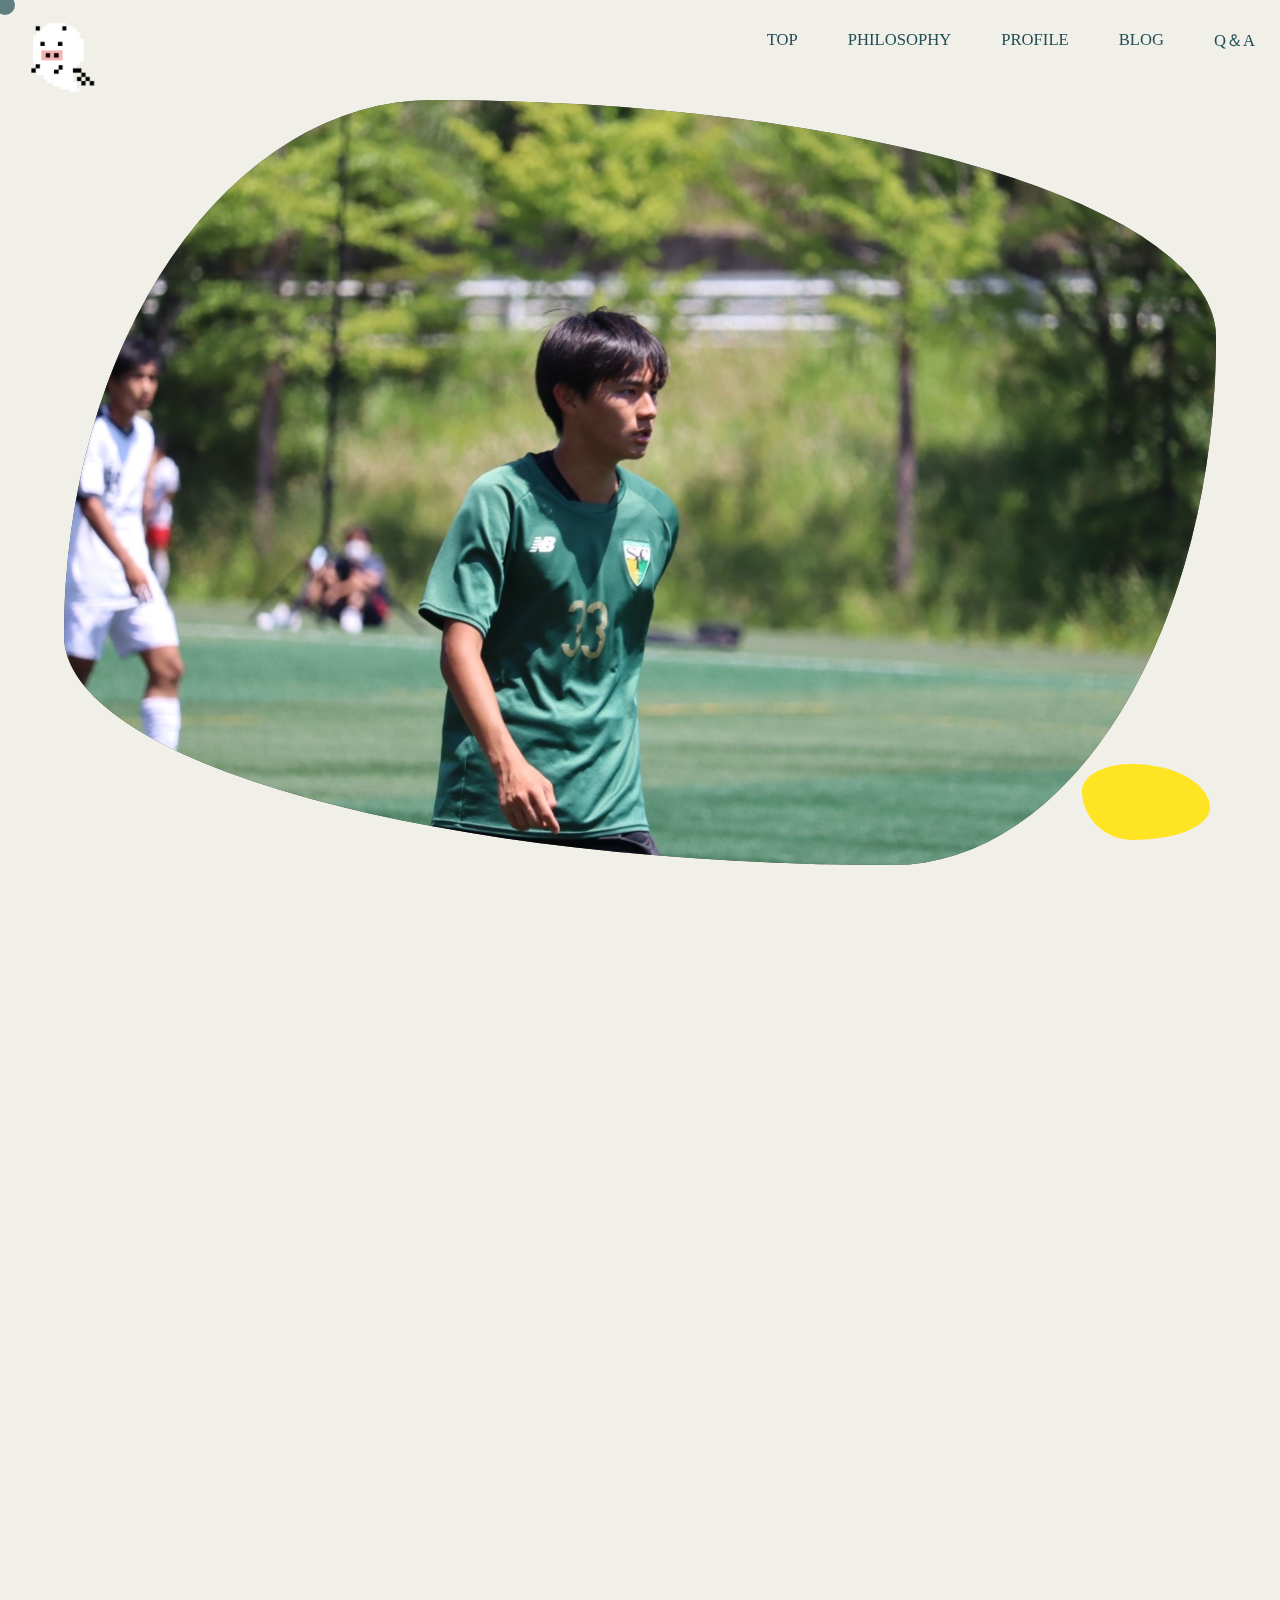
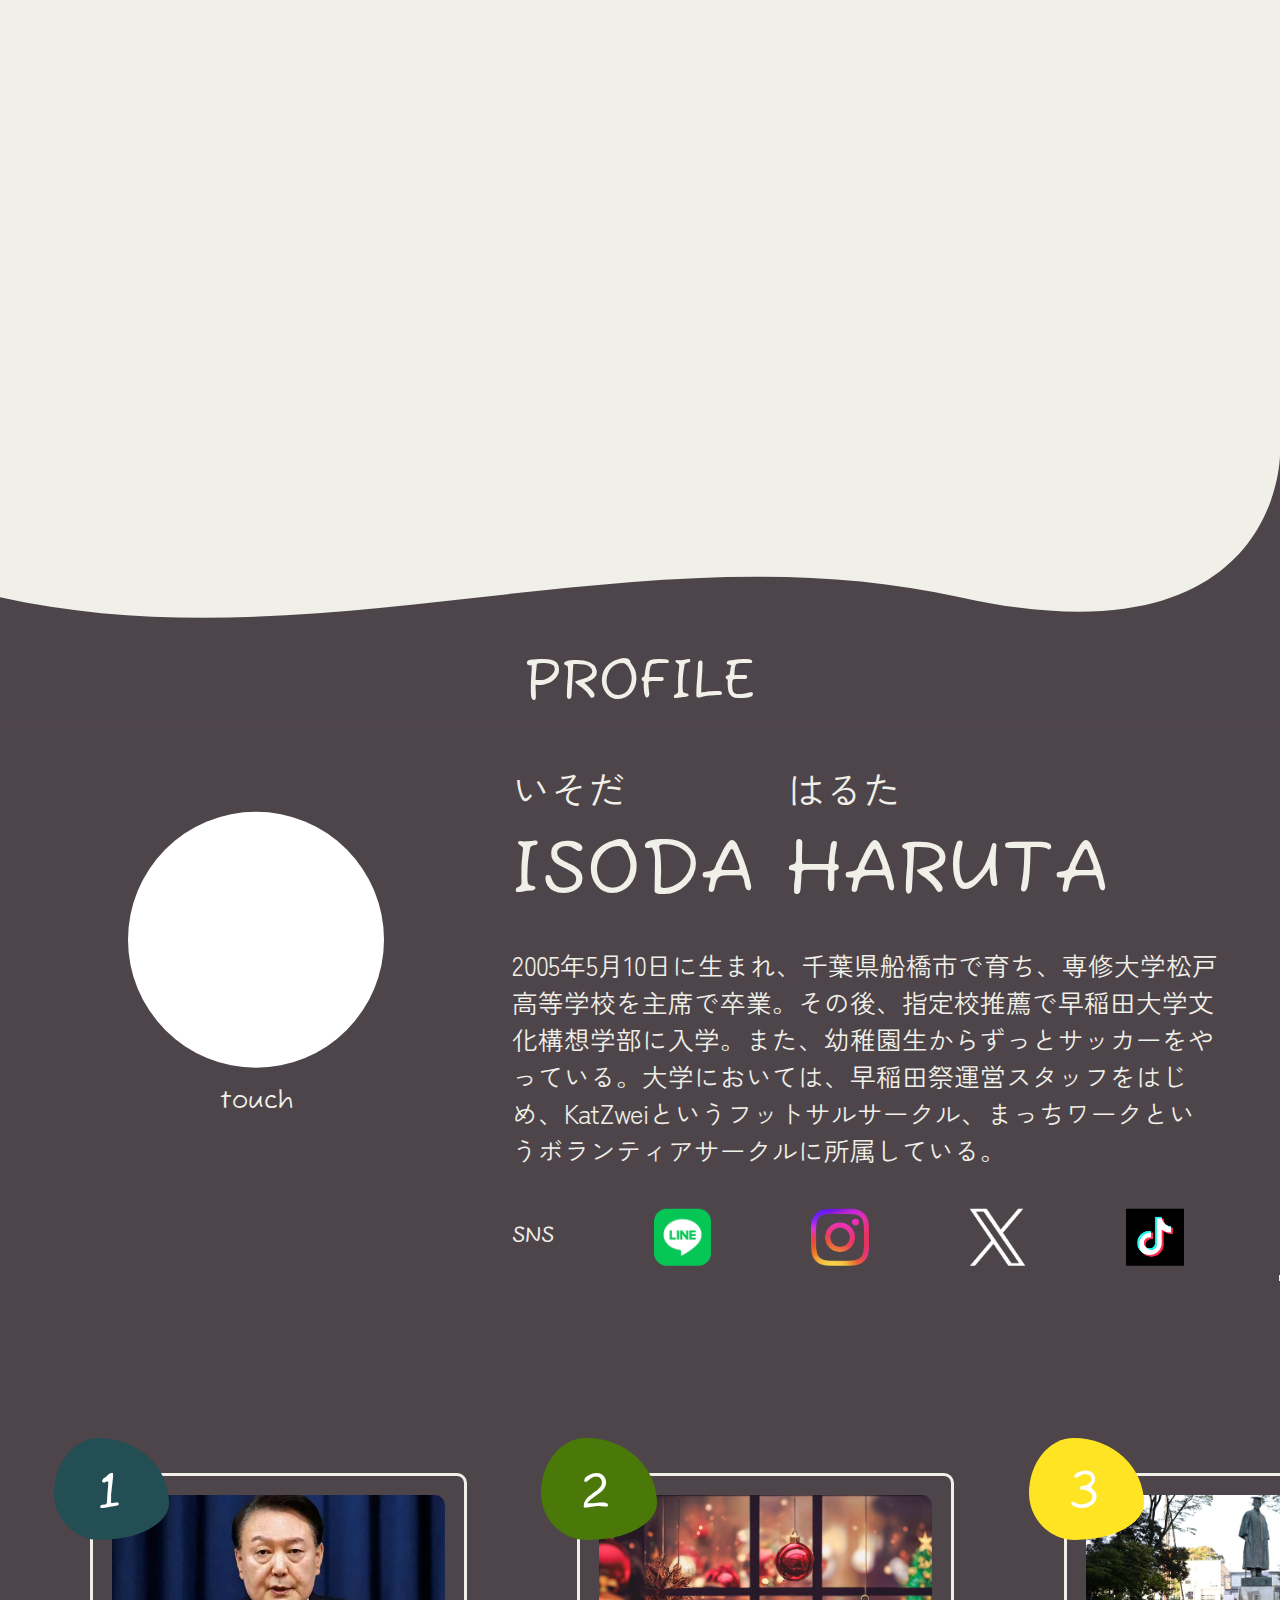
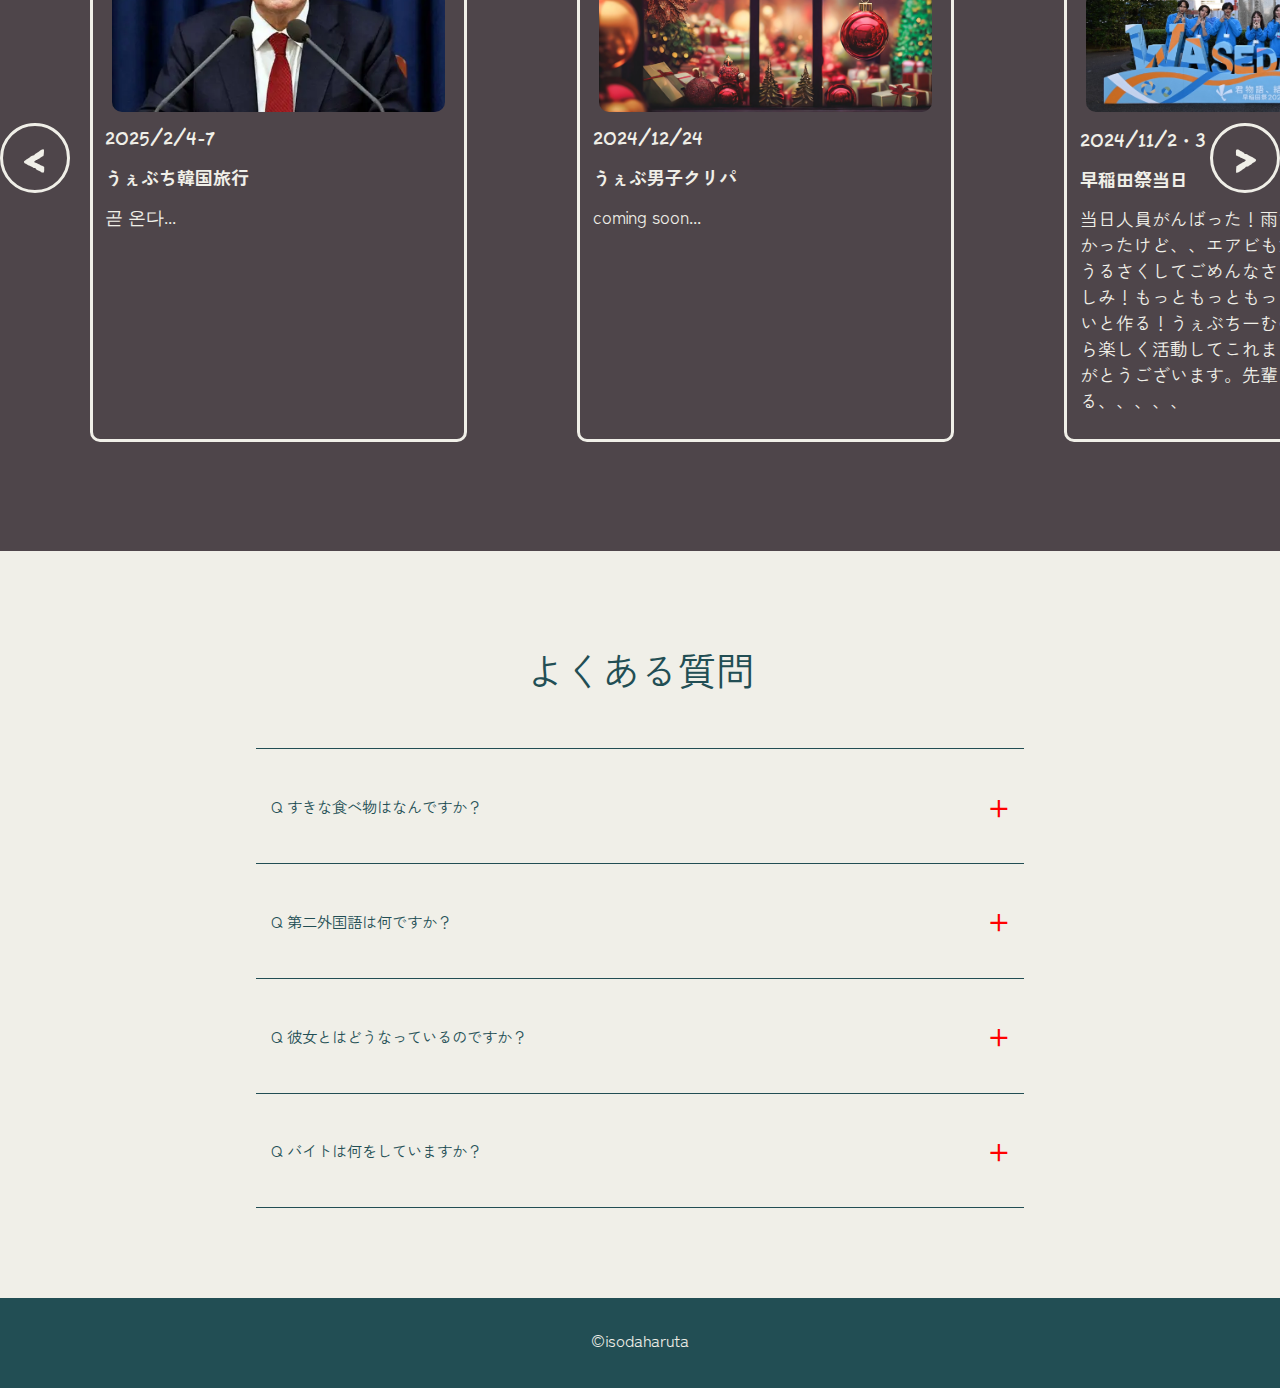
==== index.html @ bddae3f5 "sumafo" ====
<!DOCTYPE html>
<head>
    <meta charset="UTF-8">
    <title>JAMP</title>
    <meta name="viewport" content="width=device-width, initial-scale=1.0">
    <link rel="icon" href="img/webta.png" type="image/png">
    <link rel="stylesheet" href="style.css">
    <link rel="preconnect" href="https://fonts.googleapis.com">
    <link rel="preconnect" href="https://fonts.gstatic.com" crossorigin>
    <link href="https://fonts.googleapis.com/css2?family=Hachi+Maru+Pop&family=Kadwa:wght@400;700&family=Noto+Sans+JP:wght@100..900&family=Permanent+Marker&display=swap" rel="stylesheet">
    <link href="https://fonts.googleapis.com/css2?family=Hachi+Maru+Pop&family=Kadwa:wght@400;700&family=Noto+Sans+JP:wght@100..900&family=Permanent+Marker&family=Zen+Kaku+Gothic+New&display=swap" rel="stylesheet">
    <link href="https://fonts.googleapis.com/css2?family=Frijole&family=M+PLUS+1p&family=Ruslan+Display&family=Shadows+Into+Light&family=Sour+Gummy:ital,wght@0,100..900;1,100..900&family=Zen+Kaku+Gothic+New&display=swap" rel="stylesheet">
    <link href="https://fonts.googleapis.com/css2?family=Fuzzy+Bubbles:wght@400;700&family=Hachi+Maru+Pop&family=Kadwa:wght@400;700&family=Noto+Sans+JP:wght@100..900&family=Permanent+Marker&family=Zen+Kaku+Gothic+New&display=swap" rel="stylesheet">
</head>
<body>
    <div id="cursor" class="cursor"></div>
    <div id="disapper">
        <div id="loading">
            <div class="pack-man">
            </div>
            <div class="fuels">
                <div></div>
                <div></div>
                <div></div>
                <div></div>
            </div>
            <div class="official">ISODA HARUTA OFFICIAL WEBSITE</div>
        </div>
    </div>
    <div class="header">
        <a><img src="img/webta.png" class="webta" id="btn"></a>
        <span id="webuta-text"></span>
        <div class="header-right">
            <a class="header-text">TOP</a>
            <a class="header-text">PHILOSOPHY</a>
            <a class="header-text">PROFILE</a>
            <a class="header-text">BLOG</a>
            <a class="header-text">Q＆A</a>
        </div>
    </div>
    <div class="slider">
        <div class="frame">
            <img src="img/soccer.jpg">
            <img src="img/bus.jpg">
            <img src="img/sai.JPG">
        </div>
        <div class="slider-decoration"></div>
    </div>
    <div class="philosophy">
        <div class="philosophy-text one">このサイトは、いそだはるたについて知ることができる自己紹介サイトです。</div>
        <div class="philosophy-text two big">「楽じゃなく楽しいを考える」</div>
        <div class="philosophy-text three">僕のモットーです。</div>
        <div class="philosophy-text four">妥協せず、楽しいウェブサイトを作りたい！</div>
        <div class="philosophy-text five">そう思って作った一作品目、ほぼデビュー作となります。</div>
        <div class="philosophy-text six">ぜひ、見て楽しんでください。</div>
    </div>
    <div class="profile">
        <svg class="wave-svg" xmlns="http://www.w3.org/2000/svg" viewBox="0 0 1440 320">
            <path fill="#4E454A" d="M0,160 C360,240 720,80 1080,160 C1440,240 1440,0 1440,0 L1440,320 L0,320 Z"></path>
        </svg>
        <!-- <div class="wave"></div> -->
        <div class="profile-title">PROFILE</div>
        <div class="profile-main">
            <div class="profile-left">
                <div class="circle"></div>
                <p class="circle-text">touch</p>
            </div>
            <div class="profile-right">
                <div class="name">
                    <p class="profile-name">いそだ</p>
                    <p class="profile-name">はるた</p>
                </div>
                <div class="bigname">ISODA HARUTA</div>
                <p class="sentence">2005年5月10日に生まれ、千葉県船橋市で育ち、専修大学松戸高等学校を主席で卒業。その後、指定校推薦で早稲田大学文化構想学部に入学。また、幼稚園生からずっとサッカーをやっている。大学においては、早稲田祭運営スタッフをはじめ、KatZweiというフットサルサークル、まっちワークというボランティアサークルに所属している。</p> 
                <div class="sns">
                    <div class="sns-title">SNS</div>
                    <a class="sns-contents">
                        <img src="img/LINE.png" class="sns-img">
                    </a>
                    <a class="sns-contents">
                        <img src="img/instagram.png" class="sns-img">
                    </a>
                    <a class="sns-contents x">
                        <img src="img/X.png" class="sns-img">
                    </a>
                    <a class="sns-contents">
                        <img src="img/TikTok.png" class="sns-img">
                    </a>
                </div>  
            </div>
        </div>
        <svg class="wave-svg2" xmlns="http://www.w3.org/2000/svg" viewBox="0 0 1440 320">
            <path fill="#4E454A" d="M0,160 C360,80 720,240 1080,160 C1440,80 1440,320 1440,320 L0,320 Z"></path>
        </svg>
    </div>
    <div class="blog">
        <div class="Container">
            <div class="Box-Container">
                <div class="Box">
                    <div class="box-contents">
                        <div class="box-decoration yi">
                            <div class="decoration-text">1</div>
                        </div>
                        <div class="box-img-container">
                            <img src="img/koria.png" class="box-img">
                        </div>
                        <div class="box-contents-text English t">2025/2/4-7</div>
                        <div class="box-contents-text Japanese t">うぇぶち韓国旅行</div>
                        <div class="box-contents-text Japanese">곧 온다...</div>
                    </div>
                </div>
              <div class="Box">
                <div class="box-contents">
                    <div class="box-decoration er">
                        <div class="decoration-text">2</div>
                    </div>
                    <div class="box-img-container">
                        <img src="img/Xmas.png" class="box-img">
                    </div>
                    <div class="box-contents-text English t">2024/12/24</div>
                    <div class="box-contents-text Japanese t">うぇぶ男子クリパ</div>
                    <div class="box-contents-text Japanese">coming soon...</div>
                </div>
              </div>
              <div class="Box">
                <div class="box-contents">
                    <div class="box-decoration san">
                        <div class="decoration-text">3</div>
                    </div>
                    <div class="box-img-container">
                        <img src="img/wasesdasai.png" class="box-img">
                    </div>
                    <div class="box-contents-text English t">2024/11/2・3</div>
                    <div class="box-contents-text Japanese t">早稲田祭当日</div>
                    <div class="box-contents-text Japanese">当日人員がんばった！雨でサイくんでれなかったけど、、エアビもたのしかったー！うるさくしてごめんなさい。もう来年が楽しみ！もっともっともっとすごいうぇぶさいと作る！うぇぶちーむのみんながいたから楽しく活動してこれました。いつもありがとうございます。先輩とお別れ悲しすぎる、、、、、</div>
                </div>
              </div>
              <div class="Box">
                <div class="box-contents">
                    <div class="box-decoration si">
                        <div class="decoration-text">4</div>
                    </div>
                    <div class="box-img-container">
                        <img src="img/Cebu.png" class="box-img">
                    </div>
                    <div class="box-contents-text English t">2024/9/25-10/2</div>
                    <div class="box-contents-text Japanese t">セブ島旅行</div>
                    <div class="box-contents-text Japanese">中国語同じ仲良し四人組でフィリピンのセブ島に行ったー！一日目に飛行機乗り継げなくて、マニラの空港で一泊したり、街中詐欺師しかいなかったり、臭かったりしたけど、めっちゃめっちゃ楽しかった。パラーセーリングとカジノが印象的だった！料理もくそうまかった！いい経験になりますたな。</div>
                </div>
              </div>
              <div class="Box">
                <div class="box-contents">
                    <div class="box-decoration wu">
                        <div class="decoration-text">5</div>
                    </div>
                    <div class="box-img-container">
                        <img src="img/itoshima.png" class="box-img">
                    </div>
                    <div class="box-contents-text English t">2024/9/17-19</div>
                    <div class="box-contents-text Japanese t">うぇぶ男子福岡旅行</div>
                    <div class="box-contents-text Japanese">しゅんたの実家が福岡にあって、泊まらせていただきました！もつ鍋食って、屋台行って、博多美人はあんま見てないけど、大宰府行って、充実だった！なんといっても糸島サイクリング！めちゃめちゃ漕いで、気持ちよかったし、楽しかった！海もきれいで、エモかばい。そしてしゅんたのお母さん神。</div>
                </div>
              </div>
              <div class="Box">
                <div class="box-contents">
                    <div class="box-decoration liu">
                        <div class="decoration-text">6</div>
                    </div>
                    <div class="box-img-container">
                        <img src="img/wasesdasai.png" class="box-img">
                    </div>
                    <div class="box-contents-text English">2024/11/2・3</div>
                    <div class="box-contents-text Japanese">早稲田祭当日！</div>
                    <div class="box-contents-text Japanese">当日人員がんばった！エアビもたのしかったー！うるさくしてごめんなさい。もう来年が楽しみ！もっともっともっとすごいうぇぶさいと作る！うぇぶちーむのみんながいたから楽しく活動してこれました。いつもありがとうございます。先輩とお別れ悲しすぎる、、、、、</div>
                </div>
              </div>
              <!-- 必要な数の.Box要素を追加 -->
            </div>
            <a class="Arrow left"><</a>
            <a class="Arrow right">></a>
        </div>
        <div class="blog-decoration-left"></div>
        <div class="blog-decoration-right"></div>
    </div>
    <div class="QandA">
        <div class="QandA-title">よくある質問</div>
        <div class="faq">
            <div class="faq-item">
              <a class="faq-question">
                <span>Q すきな食べ物はなんですか？</span>
                <span class="faq-toggle">+</span>
              </a>
              <div class="faq-answer">
                A 焼肉です。今日24うぇぶちのみんなで、食べ放題に行ってきます。めっちゃ楽しみです。
              </div>
            </div>
            <!-- 必要に応じて項目を追加 -->
            <div class="faq-item">
                <a class="faq-question">
                  <span>Q 第二外国語は何ですか？</span>
                  <span class="faq-toggle">+</span>
                </a>
                <div class="faq-answer">
                  A 我在大学学习汉语。虽然汉语很难，但是很有趣。
                </div>
            </div>
            <div class="faq-item">
                <a class="faq-question">
                  <span>Q 彼女とはどうなっているのですか？</span>
                  <span class="faq-toggle">+</span>
                </a>
                <div class="faq-answer">
                  A LINEが8月から返ってきていません。2月末に入試が終わると思うので、変化があったら随時更新します。
                </div>
            </div>
            <div class="faq-item">
                <a class="faq-question">
                  <span>Q バイトは何をしていますか？</span>
                  <span class="faq-toggle">+</span>
                </a>
                <div class="faq-answer">
                  塾講師バイトをずっと続けています。楽すぎるんだもん。夏休みくらいからは、ハンバーグやさんでも働いています。タイミ―で行ったらスカウトされました。人員不足過ぎるし。それで、寒くなってきた頃に、ボランティアサークルに入って、七号館のマチェリアという弁当屋さんでも、たまにバイトしています。早大生は、ぜひ会いに来てくださいね。
                </div>
            </div>
        </div>
    </div>
    <div class="footer">
        <div class="footer-text">©isodaharuta</div>
    </div>
    <script src="main.js"></script>
</body>
---- style.css ----
@import url("./reset.css");
html{
    cursor: none;
}

.cursor {
    position: fixed;
    top: -5px;
    left: -5px;
    width: 20px;
    height: 20px;
    border-radius: 50%;
    background: #224E54;
    opacity: 0.7;
    z-index: 1000000;
    transition: width 0.5s, height 0.5s, top 0.5s, left 0.5s;
    transform: translate(0, 0);
    pointer-events: none;
  }
  
  /*aタグにホバーした時に見た目変化*/
  .cursor.cursor--hover {
    top: -20px;
    left: -20px;
    width: 45px;
    height: 45px;
    background: #224E54;
    opacity: 0.5;
  }
  

body{
    background-color: #F0EFE8;
    overflow-x: hidden;  /* 横方向のスクロールバーを非表示にする */
    margin: 0;
    padding: 0;
    position: relative;
    z-index: auto;
}

#disapper {
    display: flex;
    flex-direction: column;
    justify-content: center;
    align-items: center;
    width: 100%;
    min-height: 100vh;
    background-color: #4E454A;
    inset: 0;
    position: fixed;
    z-index: 9999999;
}

#loading {
    width: 200px;
    height: 100px;
    margin-left: -100px;
    background-color: #4E454A;
    position: fixed;
}

.pack-man {
    position: absolute;
    width: 50px;
    height: 100px;
    top: 0;
    left: 0;
    border-radius: 50px 0 0 50px;
    background: #F0EFE8;
}

.pack-man::before,
.pack-man::after {
    content: "";
    display: block;
    width: 100px;
    height: 50px;
    position: absolute;
    background: #F0EFE8;
    left: 0;
}

.pack-man::before {
    top: 50px;
    border-radius: 0 0 50px 50px;
    transform-origin: center top;
    transform: rotate(40deg);
    animation: eat1 cubic-bezier(0.55, 0.06, 0.68, 0.19) .5s 0s infinite alternate;
}

@keyframes eat1 {
    60%,
    100% {transform: rotate(-5deg);}
}

.pack-man::after {
    top: 0;
    border-radius: 50px 50px 0 0;
    transform-origin: center bottom;
    transform: rotate(-40deg);
    animation: eat2 cubic-bezier(0.55, 0.06, 0.68, 0.19) .5s 0s infinite alternate;
}

@keyframes eat2 {
    60%,
    100% {transform: rotate(5deg);}
}

.fuels {
    position: relative;
    display: flex;
    top: 40px;
    left: 105px;
    width: 210px;
    height: 30px;
}

.fuels div {
    width: 30px;
    height: 30px;
    background: #F0EFE8;
    border-radius: 50%;
    animation: translate1 ease-out 1s 0s infinite;
}

.fuels div+div {margin-left: 60px;}

@keyframes translate1 {
    100% {transform: translateX(-90px);}
}

.fuels div:last-child {
    position: absolute;
    right: 0;
    transform: scale(0);
    animation: translate2 linear 1s 0s infinite;
}

@keyframes translate2 {
    0%,
    69% {transform: scale(0);}
    70%,
    90% {transform: scale(.5);}
    80%,
    100% {transform: scale(1);}
}

.official{
    display: flex;
    justify-content: center; /* 中央揃え */
    align-items: center;
    margin-top: 60%;
    width: 100%; /* 横幅を画面全体に */
    white-space: nowrap; /* 改行を防ぐ */
    text-align: center; /* テキストを中央揃え */
    color: #F0EFE8; /* 視認性向上のための文字色 */
    font-size: 1.3rem; /* 必要なら文字サイズも調整 */
    margin-left: 75px;
    font-family: "Hachi Maru Pop", cursive;
}

.header {
        background-color: transparent;
        margin: 0; /* デフォルトのマージンをリセット */
        padding: 0; /* デフォルトのパディングをリセット */
        width: 100%; /* 幅を画面いっぱいに */
        height: 100px;
        position: fixed; /* ヘッダーを固定 */
        top: 0; /* 画面の上部に配置 */
        left: 0; /* 左端に配置 */
        z-index: 10000; /* 必要に応じてz-indexを調整 */
        display: flex;
        justify-content: space-between;
}

.webta{
    width: 7vw;
    max-width: 100px;
    height: auto;
    object-fit: cover;
    margin-left: 20px;
    margin-top: 15px;
    position: absolute;
}



.header-right{
    display: flex;
    justify-content: space-between;
    margin-right: 25px;
    font-size: 1.3vw;
}

.header-text{
    margin-left: 50px;
    margin-top: 30px;
    color: #224E54;
}

.slider{
    background-color: #F0EFE8;
    position: relative;
}

.frame {
    position: relative; /* 子要素の画像が絶対配置できるように設定 */
    width: 90vw;
    height: 85vh;
    max-width: 1243px;
    max-height: 860px;
    border-radius: 32% 68% 28% 72% / 70% 31% 69% 30%;
    background-color: #4E454A;
    margin: 100px auto;
    overflow: hidden; /* 画像が枠からはみ出さないように */
    z-index: 9;
}

.frame img {
    position: absolute; /* 画像を絶対位置に配置 */
    top: 0;
    left: 0;
    width: 100%;
    height: 100%;
    object-fit: cover; /* 画像が枠にぴったり合うように調整 */
    opacity: 0; /* 初期状態では画像を非表示にする */
    transition: opacity 4s ease-in-out; /* フェードイン・フェードアウトの効果 */
}

.frame img.active {
    opacity: 1; /* activeクラスが追加されると画像が表示される */
}

.slider-decoration {
    position: absolute;
    bottom: 10%;
    right: 10%;
    width: 10%;
    height: 10%;
    max-width: 130px;
    max-height: 130px;
    background-color: #FFE424;
    position: absolute;
    bottom: 25px; /* 右下に配置 */
    right: 70px;  /* 右下に配置 */
    border-radius: 38% 62% 60% 40% / 35% 58% 42% 65%;
    z-index: 10; /* 他の要素に隠れないようにz-indexを追加 */
}

.philosophy {
    position: sticky; /* z-index を適用できるように */
    top: 0;
    width: 100%;
    height: fit-content;
    z-index: 1; /* 他のセクションより低い値を設定 */
    text-align: center;
    padding-bottom: 55vh;
    background-color: #F0EFE8; /* 必要なら背景色を明示 */
}

.philosophy-text{
    font-size: 1.7vw;
    color: #224E54;
    font-family: "Zen Kaku Gothic New", sans-serif;
    padding-top: 5%;
    opacity: 0;
}

.big{
    font-size: 3vw;
}

/* .profile { 
    position: relative;
    z-index: 10;
    background: #4E454A; /* 背景色
    color: #F0EFE8;
    padding: 100px 0; /* セクション全体の余白を調整 
    clip-path: polygon(
        0 10%, 
        15% 12%, 
        30% 8%, 
        45% 11%, 
        60% 9%, 
        75% 12%, 
        90% 10%, 
        100% 12%, 
        100% 100%, 
        0 100%
    );
    /* 緩やかな波線を上部に配置 
} */

.profile {
    position: relative;
    z-index: 10;
    color: #F0EFE8;
    padding-top: 10%;
    padding-bottom: 1%;
}

.wave-svg {
    position: absolute;
    top: 0;
    left: 0;
    width: 100%;
    height: auto; /* 高さを調整 */
    z-index: -1; /* 背景として配置 */
  }

.wave-svg2{
    position: absolute;
    top: 99;
    left: 0;
    width: 100%;
    height: auto; /* 高さを調整 */
    z-index: -1; /* 背景として配置 */
    transform: scaleY(-1);
    transform-origin: center;
    shape-rendering: crispEdges;
}


.profile-title{
    text-align: center;
    font-size: 4.5vw;
    padding-top: 5%;
    height: fit-content;
    font-family: "Fuzzy Bubbles", sans-serif;
}

.profile-main{
    display: flex;
    flex-direction: row;
    background-color: #4E454A;
    transform: translateY(0.5%);
}

.profile-left {
    display: flex; /* フレックスボックスを有効化 */
    flex-direction: column; /* 縦方向に並べる */
    align-items: center; /* 左寄せ */
    justify-content: flex-start; /* 上寄せ（必要に応じて調整） */
    margin-top: 10vh; /* 必要に応じて全体の余白を調整 */
    margin-left: 10vw; /* 左側に余白を設定 */
    width:fit-content
}

.circle {
    width: 20vw; /* ビューポート幅の20%に基づく幅 */
    height: 20vw; /* ビューポート幅の20%に基づく高さ */
    max-width: 350px; /* 最大幅を設定 */
    max-height: 350px; /* 最大高さを設定 */
    border-radius: 50%; /* 円形にする */
    background-color: #fff;
}

.circle-text {
    margin-top: 7%; /* 円の下に余白を追加 */
    font-size: 1.5rem; /* 必要に応じてフォントサイズを調整 */
    color: #F0EFE8;
    font-family: "Fuzzy Bubbles", sans-serif;
    text-align: center;
}

.profile-right{
    width: auto;
    height: auto;
    padding-left: 10%;
}

.name{
    display: flex;
    flex-direction: row;
    font-size: 3vw;
}

.profile-name{
    padding-right: 21%;
    font-family: "Zen Kaku Gothic New", sans-serif;
}

.bigname{
    font-size: 6vw;
    font-family: "Fuzzy Bubbles", sans-serif;
}

.sentence{
    font-size: 2vw;
    padding-right: 8%;
    font-family: "Zen Kaku Gothic New", sans-serif;
}

.profile-name{
    margin-bottom: 1%;
}

.sns{
    display: flex;
    flex-direction: row;
    padding-top: 2%;
    font-family: "Zen Kaku Gothic New", sans-serif;
}

.sns-title{
    font-size: 1.8vw;
    margin-top: 1.6%;
    font-family: "Fuzzy Bubbles", sans-serif;
}

.sns-contents{
    margin-left: 13%;
}

.sns-img{
    width: 4.5vw;
    height: 4.5vw;
    object-fit: cover;
}

.blog{
    position: relative;
    background-color: #4E454A; 
    z-index: 1;
    width: 100%;
    height: 62vw;
    padding-bottom: 6%;
}


  .Container {
    overflow: hidden;
    position: absolute;
    width: 100%; /* 必要なら調整 */
    height: fit-content; /* 必要に応じて高さを指定 */
    padding: 15% 0;
}

  .Box-Container {
    display: flex;
    justify-content: flex-start;
    width: auto;
    transition: transform 0.3s ease;
    transform: translateX(0);
  }

  .Box {
    position: relative;
    flex-shrink: 0;
    width: 29vw;
    height: 44vw;
    margin-right: 1.6%;
    margin-left: 7%;
    border-radius: 10px;
    border: solid;
    border-width: 3px;
    color: #F0EFE8;
  }

  .Arrow {
    position: absolute;
    top: 50%;
    transform: translateY(-50%)translateY(0vw);
    width: 5vw;
    height: 5vw;
    border-radius: 50%;
    border: solid;
    background-color: transparent;
    color: #F0EFE8;
    font-size: 20px;
    display: flex;
    align-items: center;
    justify-content: center;
    font-size: 5vw;
    font-family: "Frijole", system-ui;
    visibility: visible; 
  }

  .Arrow.left {
    left: 0;
  }

  .Arrow.right {
    right: 0;
  }

.Arrow.hidden {
    visibility: hidden; /* 矢印が非表示のとき */
}

.box-contents{
    position: relative;
}

.box-decoration{
    position: absolute;
    z-index: 9999;
    width: 9vw;
    height: 8vw;
    border-radius: 39% 61% 60% 40% / 54% 64% 36% 46% ;
    top: -3vw;
    left: -3vw;
    text-align: center;
}

.yi{
    background-color: #224E54;
}

.er{
    background-color: #4A7809;
}

.san{
    background-color: #FFE424;
}

.si{
    background-color: #4A7809;
}

.wu{
    background-color: #224E54;
}

.decoration-text{
    margin-top: 2vw;
    margin-right: 0.4vw;
    color: #fff;
    font-size: 4vw;
    font-family: "Fuzzy Bubbles", sans-serif;
}

.box-img-container{
    text-align: center;
}

.box-img{
    width: 26vw;
    height: 17vw;
    margin-top: 5%;
    border-radius: 10px;
    object-fit: cover;
}

.box-contents-text{
    font-size: 1.4vw;
    margin: 1vw;
}

.English{
    font-family: "Fuzzy Bubbles", sans-serif;
}

.Japanese{
    font-family: "Zen Kaku Gothic New", sans-serif;
}

.t{
    font-weight: bold;
}

.QandA{
    position: relative;
    z-index: 20;
    width: 100%;
    height: auto;
    background-color: #F0EFE8;
    font-family: "Zen Kaku Gothic New", sans-serif;
    padding: 7% 0;
    color: #224E54;
}

.QandA-title{
    font-size: 3vw;
    text-align: center;
    margin-bottom: 4vw;
    font-family: "Zen Kaku Gothic New", sans-serif;
}

.faq {
    margin: 0 auto;
    width: 60vw;
    border-top: 1px solid #224E54; /* 上部の線 */
  }
  
  .faq-item {
    border-bottom: 1px solid #224E54; /* 各項目の下部の線 */
    padding: 5% 2%;
  }
  
  .faq-question {
    display: flex;
    justify-content: space-between;
    align-items: center;
    font-size: 1.2vw;
  }
  
  .faq-toggle {
    color: #ff0000;
    font-size: 2vw;
    font-weight: bold;
  }
  
  .faq-answer {
    display: none; /* 初期状態で非表示 */
    padding-top: 2%;
    font-size: 1.2vw;
    color: #555;
  }

  .footer{
    position: absolute;
    width: 100%;
    height: 10vh;
    text-align: center;
    background-color: #224E54;
    color: #F0EFE8;
  }
  
  .footer-text{
    padding-top: 3.4vh;
    font-size: 1.3vw;
    font-family: "Zen Kaku Gothic New", sans-serif;
  }


  /* スマホ版対応 */
  @media (max-width: 767px){

    #loading {
        width: 150px;
        height: 75px;
        margin-left: -75px;
    }

    .pack-man {
        width: 40px;
        height: 80px;
        border-radius: 40px 0 0 40px;
    }

    .pack-man::before,
    .pack-man::after {
        width: 80px;
        height: 40px;
    }

    .pack-man::before {
        top: 40px;
        transform-origin: center top;
        animation: eat1 cubic-bezier(0.55, 0.06, 0.68, 0.19) .5s infinite alternate;
    }

    .pack-man::after {
        top: 0;
        transform-origin: center bottom;
        animation: eat2 cubic-bezier(0.55, 0.06, 0.68, 0.19) .5s infinite alternate;
    }

    .fuels {
        top: 30px;
        left: 90px;
        width: 160px;
        height: 20px;
    }

    .fuels div {
        width: 20px;
        height: 20px;
        background: #F0EFE8;
        border-radius: 50%;
        animation: translate1 ease-out 1s infinite;
    }

    .fuels div + div {
        margin-left: 40px;
    }

    .fuels div:last-child {
        position: absolute;
        right: 0;
        transform: scale(0);
        animation: translate2 linear 1s infinite;
    }

    .official {
        margin-top: 60%;
        font-size: 0.5rem;
        margin-left: 50px;
    }

    .frame{
        height: 40vh;
    }
    
    .slider{
        margin-top: -5vw;

    }

    .slider-decoration{
        right: 3%;
        bottom: 3%;
    }

    .header-right{
        margin-right: 10px;
        font-size: 2.2vw;
    }

    .header-text{
        margin-left: 4vw;
        margin-top: 6vw;
    }

    .philosophy{
        margin-top: -10vw;
        top: 50;
        padding-bottom: 2vh;
    }

    .philosophy-text{
        font-size: 0.9rem;
        padding-top: 8%;
        margin: 0 5%;
    }

    .big{
        font-size: 1.4rem;
    }


    .profile-main{
        flex-direction: column;
        align-items: center;
    }

    .profile-left{
        margin-left: 0;
        margin-top: 5vw;
    }

    .circle{
        width: 45vw;
        height: 45vw;
    }

    .circle-text{
        font-size: 1rem;
    }

    .name{
        font-size: 5vw;
    }

    .bigname{
        font-size: 16vw;
    }

    .profile-name{
        padding-right: 3%;
    }

    .sentence{
        font-size: 1rem;
    }

    .sns{
        justify-content: space-around;
        padding-right: 8%;
        padding-top: 5%;
    }

    .sns-title{
        font-size: 0.8rem;
    }

    .sns-img{
        width: 7vw;
        height: 7vw;
    }
  }
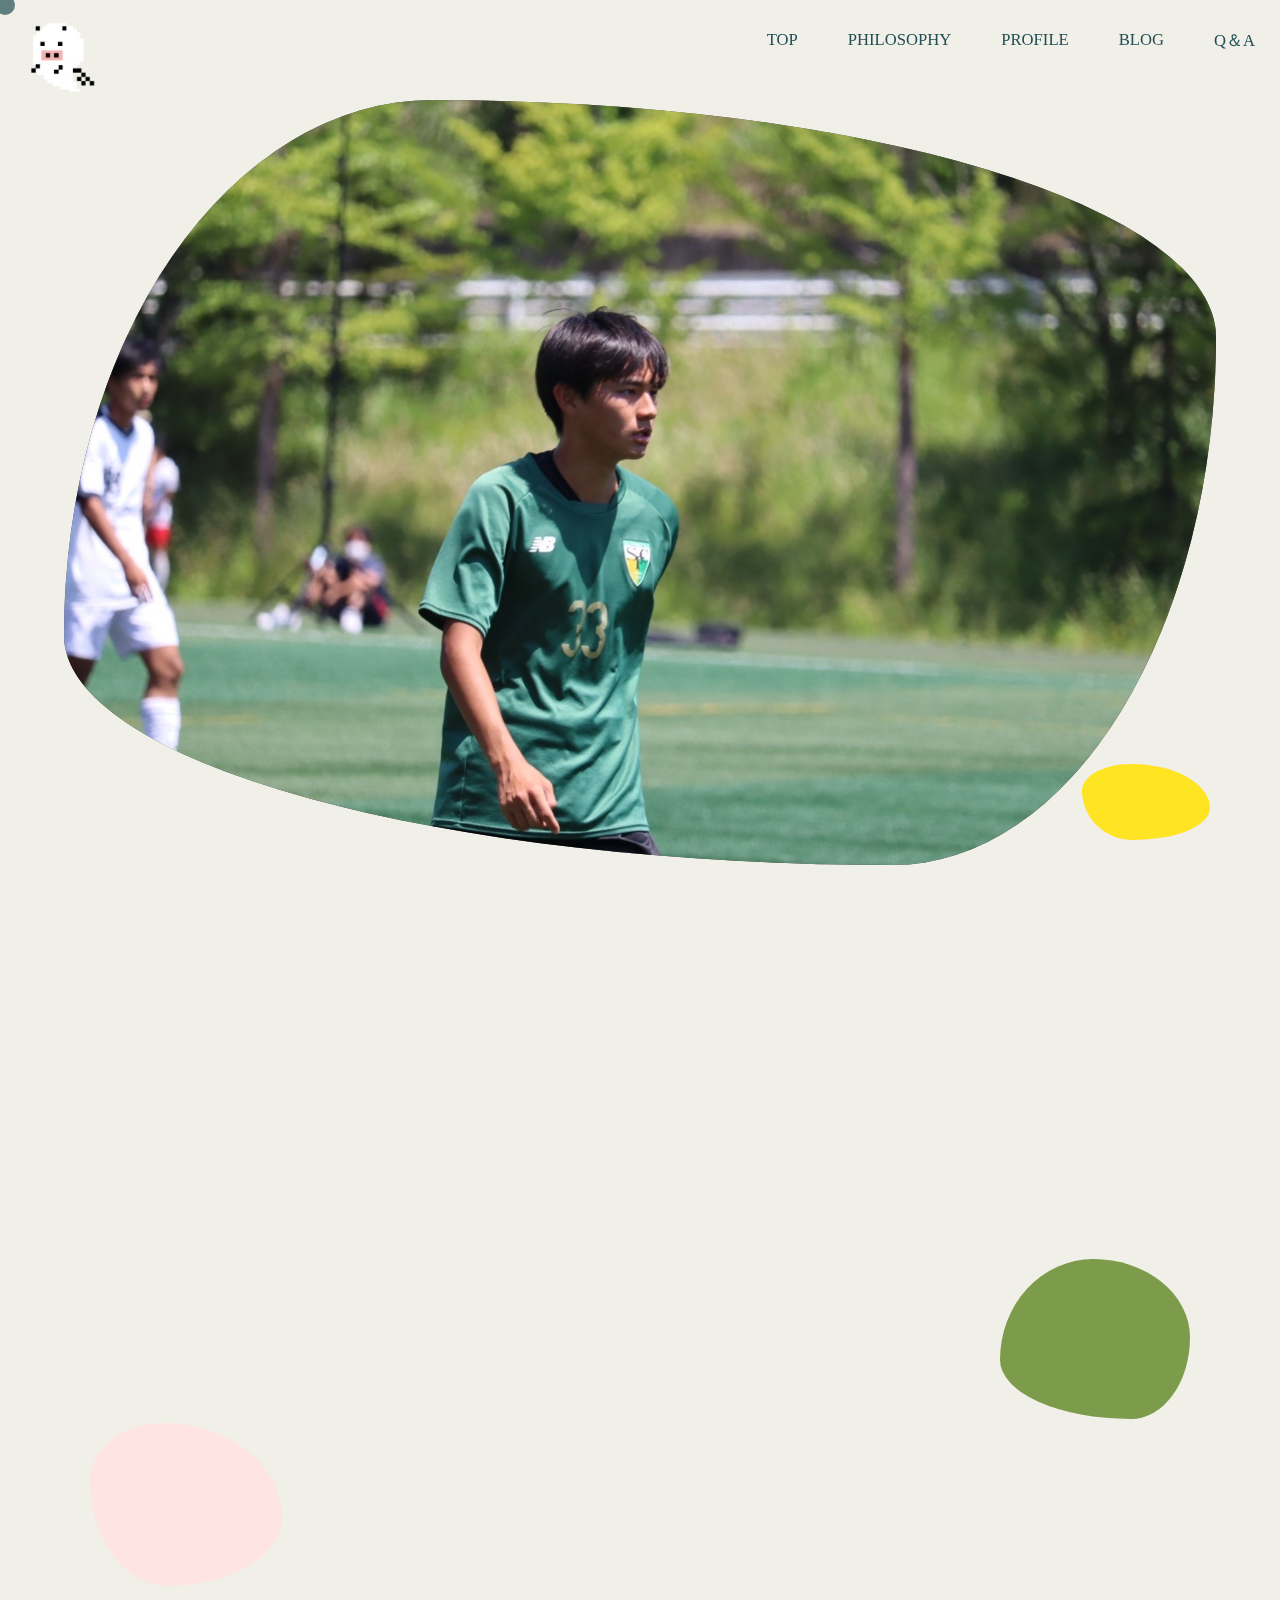
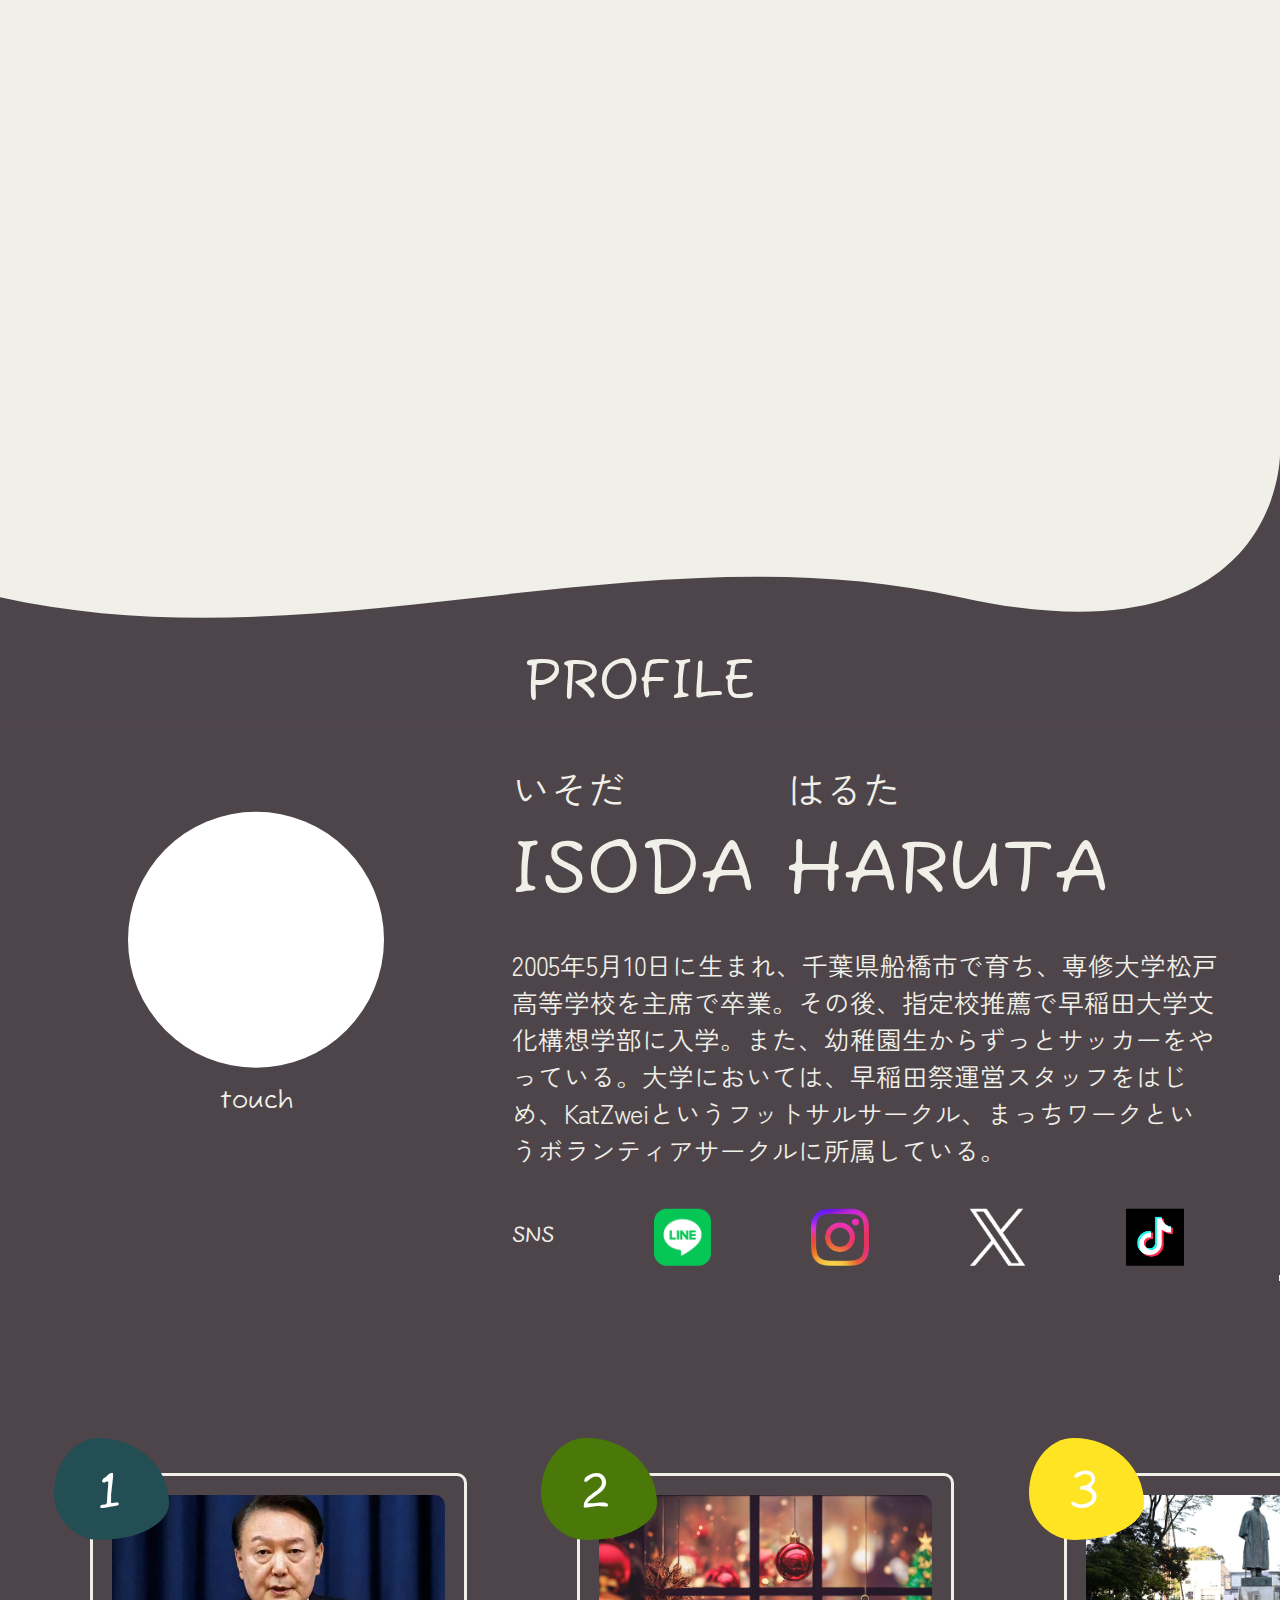
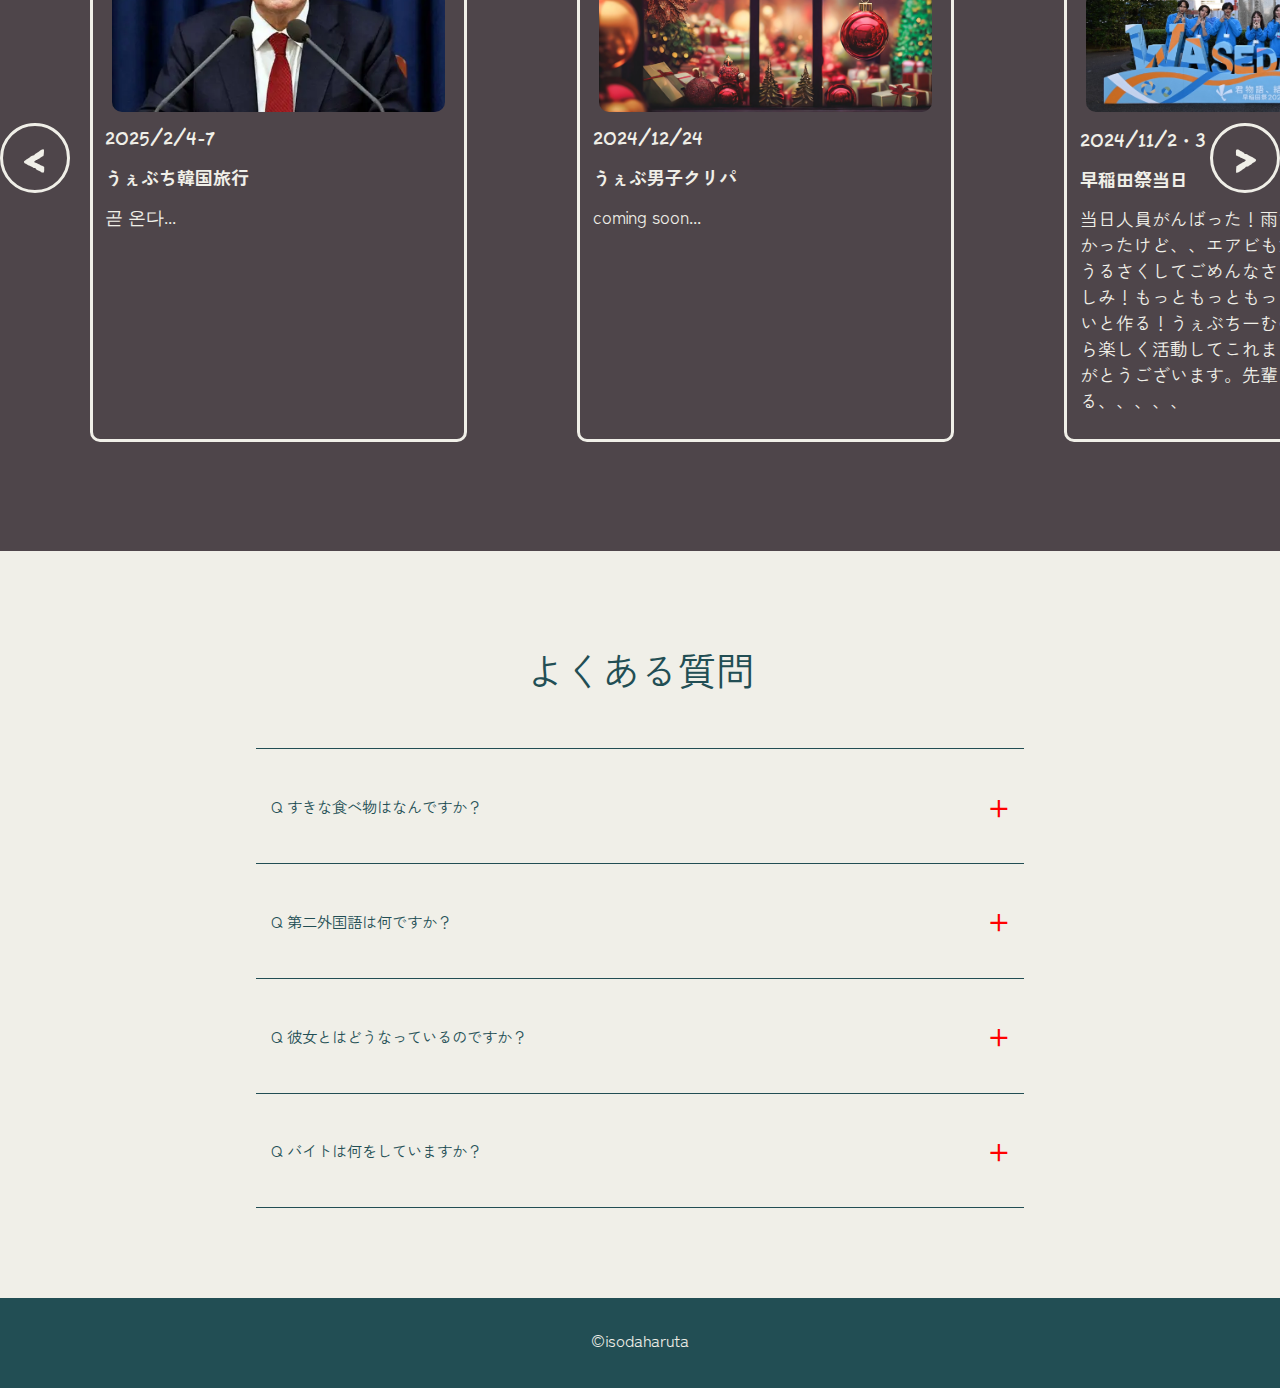
==== commit 5c3f7b64: "sumaho" ====
--- a/index.html
+++ b/index.html
@@ -53,6 +53,8 @@
         <div class="philosophy-text four">妥協せず、楽しいウェブサイトを作りたい！</div>
         <div class="philosophy-text five">そう思って作った一作品目、ほぼデビュー作となります。</div>
         <div class="philosophy-text six">ぜひ、見て楽しんでください。</div>
+        <div class="philosophy-decoration de-right"></div>
+        <div class="philosophy-decoration de-left"></div>
     </div>
     <div class="profile">
         <svg class="wave-svg" xmlns="http://www.w3.org/2000/svg" viewBox="0 0 1440 320">
--- a/style.css
+++ b/style.css
@@ -183,8 +183,6 @@
     position: absolute;
 }
 
-
-
 .header-right{
     display: flex;
     justify-content: space-between;
@@ -233,8 +231,6 @@
 
 .slider-decoration {
     position: absolute;
-    bottom: 10%;
-    right: 10%;
     width: 10%;
     height: 10%;
     max-width: 130px;
@@ -270,26 +266,31 @@
     font-size: 3vw;
 }
 
-/* .profile { 
-    position: relative;
-    z-index: 10;
-    background: #4E454A; /* 背景色
-    color: #F0EFE8;
-    padding: 100px 0; /* セクション全体の余白を調整 
-    clip-path: polygon(
-        0 10%, 
-        15% 12%, 
-        30% 8%, 
-        45% 11%, 
-        60% 9%, 
-        75% 12%, 
-        90% 10%, 
-        100% 12%, 
-        100% 100%, 
-        0 100%
-    );
-    /* 緩やかな波線を上部に配置 
-} */
+.philosophy-decoration{
+    position: absolute;
+    width: 15%;
+    height: 15%;
+    z-index: -1; /* 他の要素に隠れないようにz-indexを追加 */
+}
+
+.de-right{
+    max-width: 190px;
+    max-height: 160px;
+    background-color: #4A7809;
+    opacity: 0.7;
+    top: 27%; /* 右下に配置 */
+    right: 7%;  /* 右下に配置 */
+    border-radius: 49% 51% 31% 69% / 63% 49% 51% 37%  ;
+}
+
+.de-left{
+    max-width: 235px;
+    max-height: 185px;
+    background-color: #ffe4e4;
+    top: 42%; /* 右下に配置 */
+    left: 7%;  /* 右下に配置 */
+    border-radius: 38% 62% 60% 40% / 35% 58% 42% 65%;
+}
 
 .profile {
     position: relative;
@@ -628,6 +629,12 @@
   /* スマホ版対応 */
   @media (max-width: 767px){
 
+    .cursor{
+        width: 0;
+        height: 0;
+        display: none;
+    }
+
     #loading {
         width: 150px;
         height: 75px;
@@ -706,12 +713,16 @@
 
     .header-right{
         margin-right: 10px;
-        font-size: 2.2vw;
+        font-size: 2.7vw;
     }
 
     .header-text{
         margin-left: 4vw;
         margin-top: 6vw;
+    }
+
+    .webta{
+        width: 9vw;
     }
 
     .philosophy{
@@ -730,7 +741,6 @@
         font-size: 1.4rem;
     }
 
-
     .profile-main{
         flex-direction: column;
         align-items: center;
@@ -780,4 +790,68 @@
         width: 7vw;
         height: 7vw;
     }
+
+    .blog{
+        height: 580px;
+    }
+
+    .Box-Container{
+        margin-top: 5%;
+    }
+
+    .Box{
+        width: 290px;
+        height: 445px;
+        margin-left: 45px;
+    }
+
+    .Arrow{
+        width: 35px;
+        height: 35px;
+        font-size: 30px;
+    }
+
+    .box-decoration{
+        width: 90px;
+        height: 80px;
+        top: -30px;
+        left: -30px;
+    }
+
+    .decoration-text{
+        font-size: 40px;
+        margin-top: 20px;
+    }
+
+    .box-img{
+        width: 260px;
+        height: 170px;
+    }
+
+    .box-contents-text{
+        font-size: 0.9rem;
+        margin: 10px;
+    }
+
+    .QandA-title{
+        font-size: 1.5rem;
+        margin-bottom: 10%;
+    }
+
+    .faq-question{
+        font-size: 0.6rem;
+    }
+
+    .faq-answer{
+        font-size: 0.6rem;
+    }
+
+    .footer{
+        height: 5vh;
+    }
+
+    .footer-text{
+        padding-top: 1.7vh;
+        font-size: 0.6rem;
+    }
   }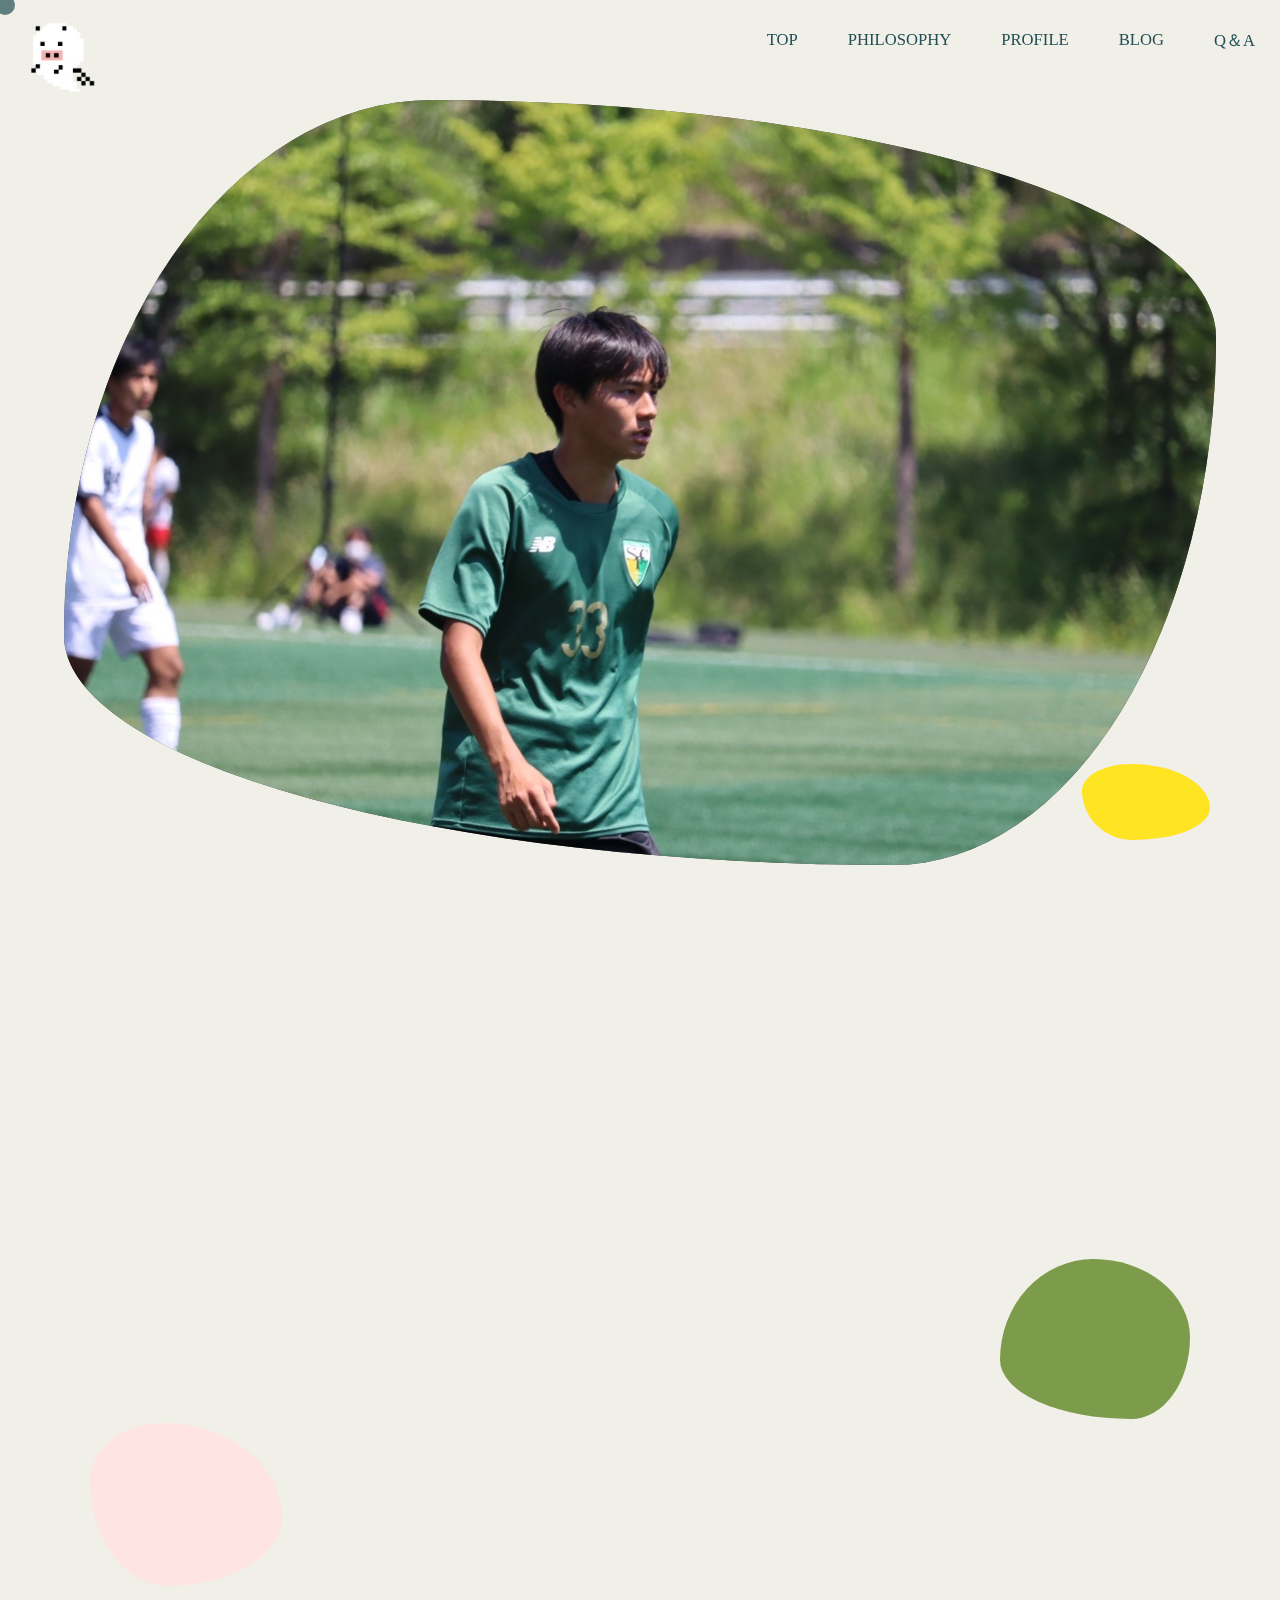
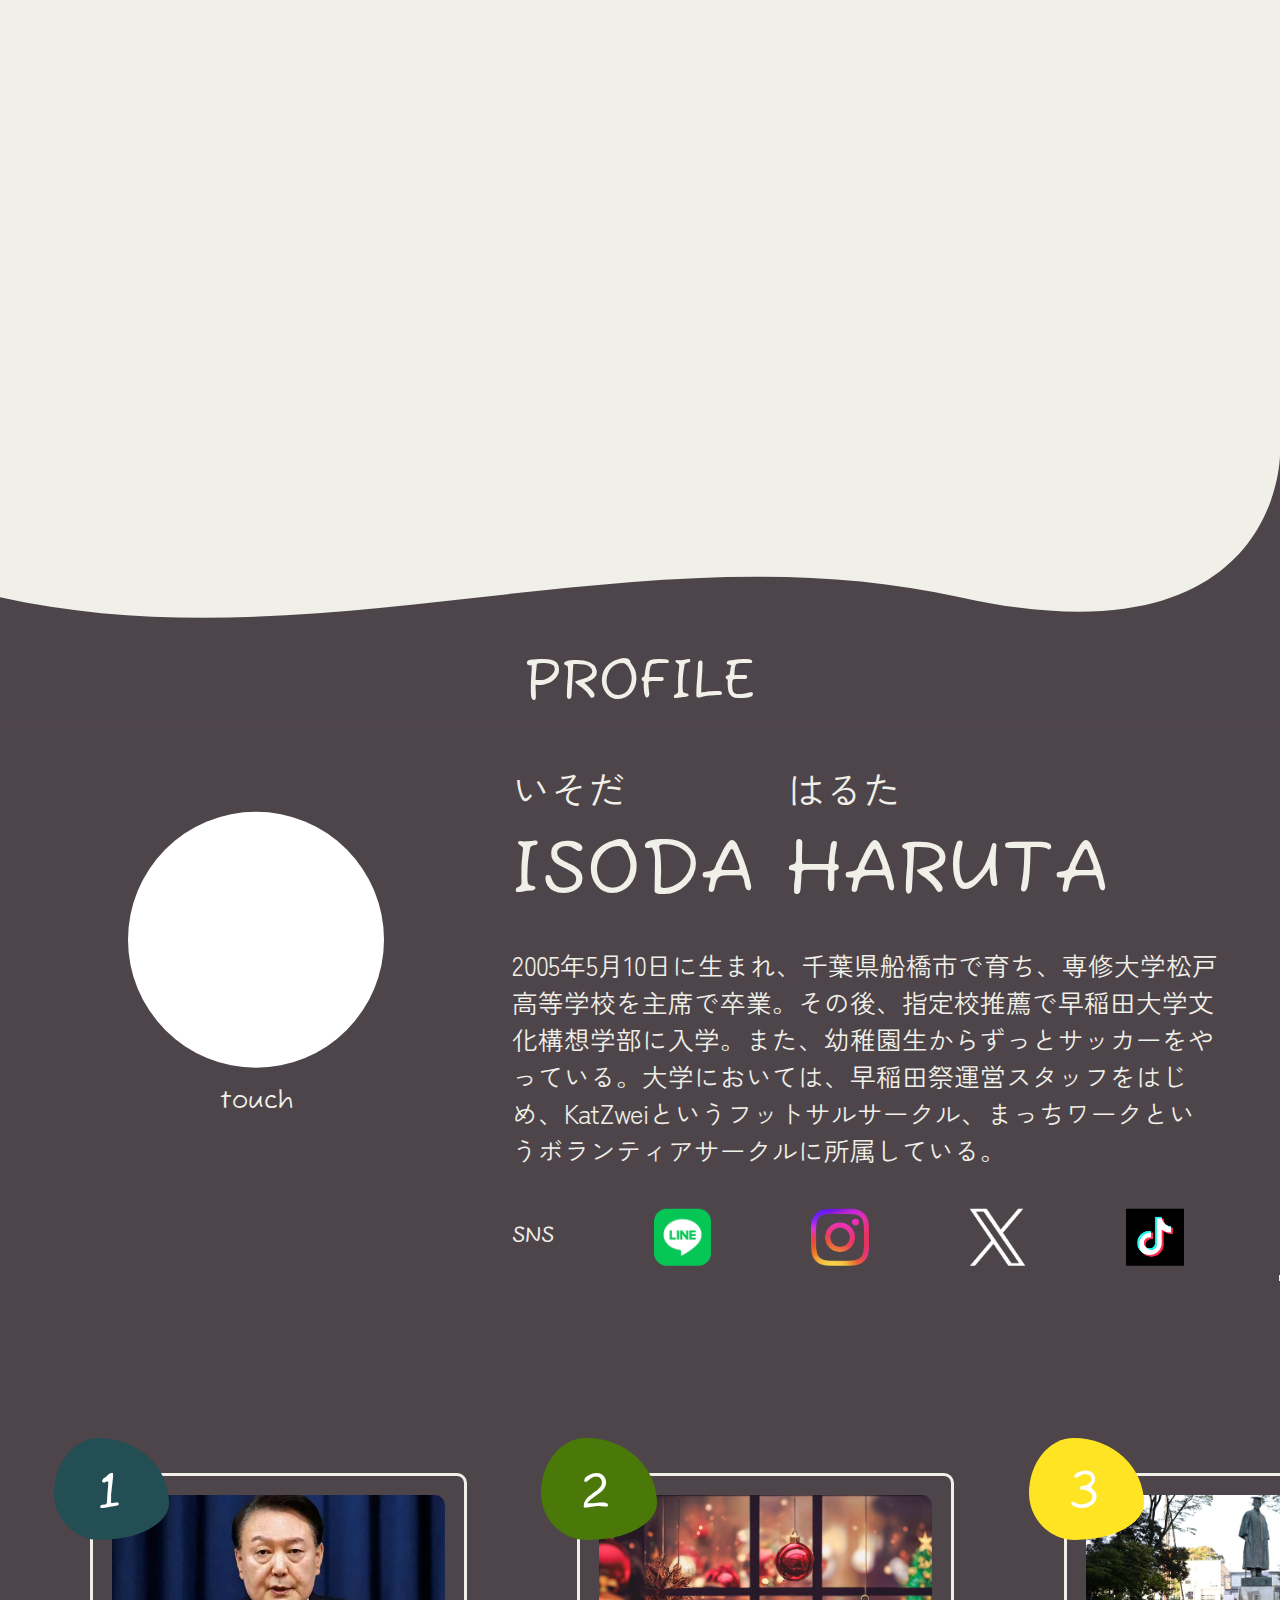
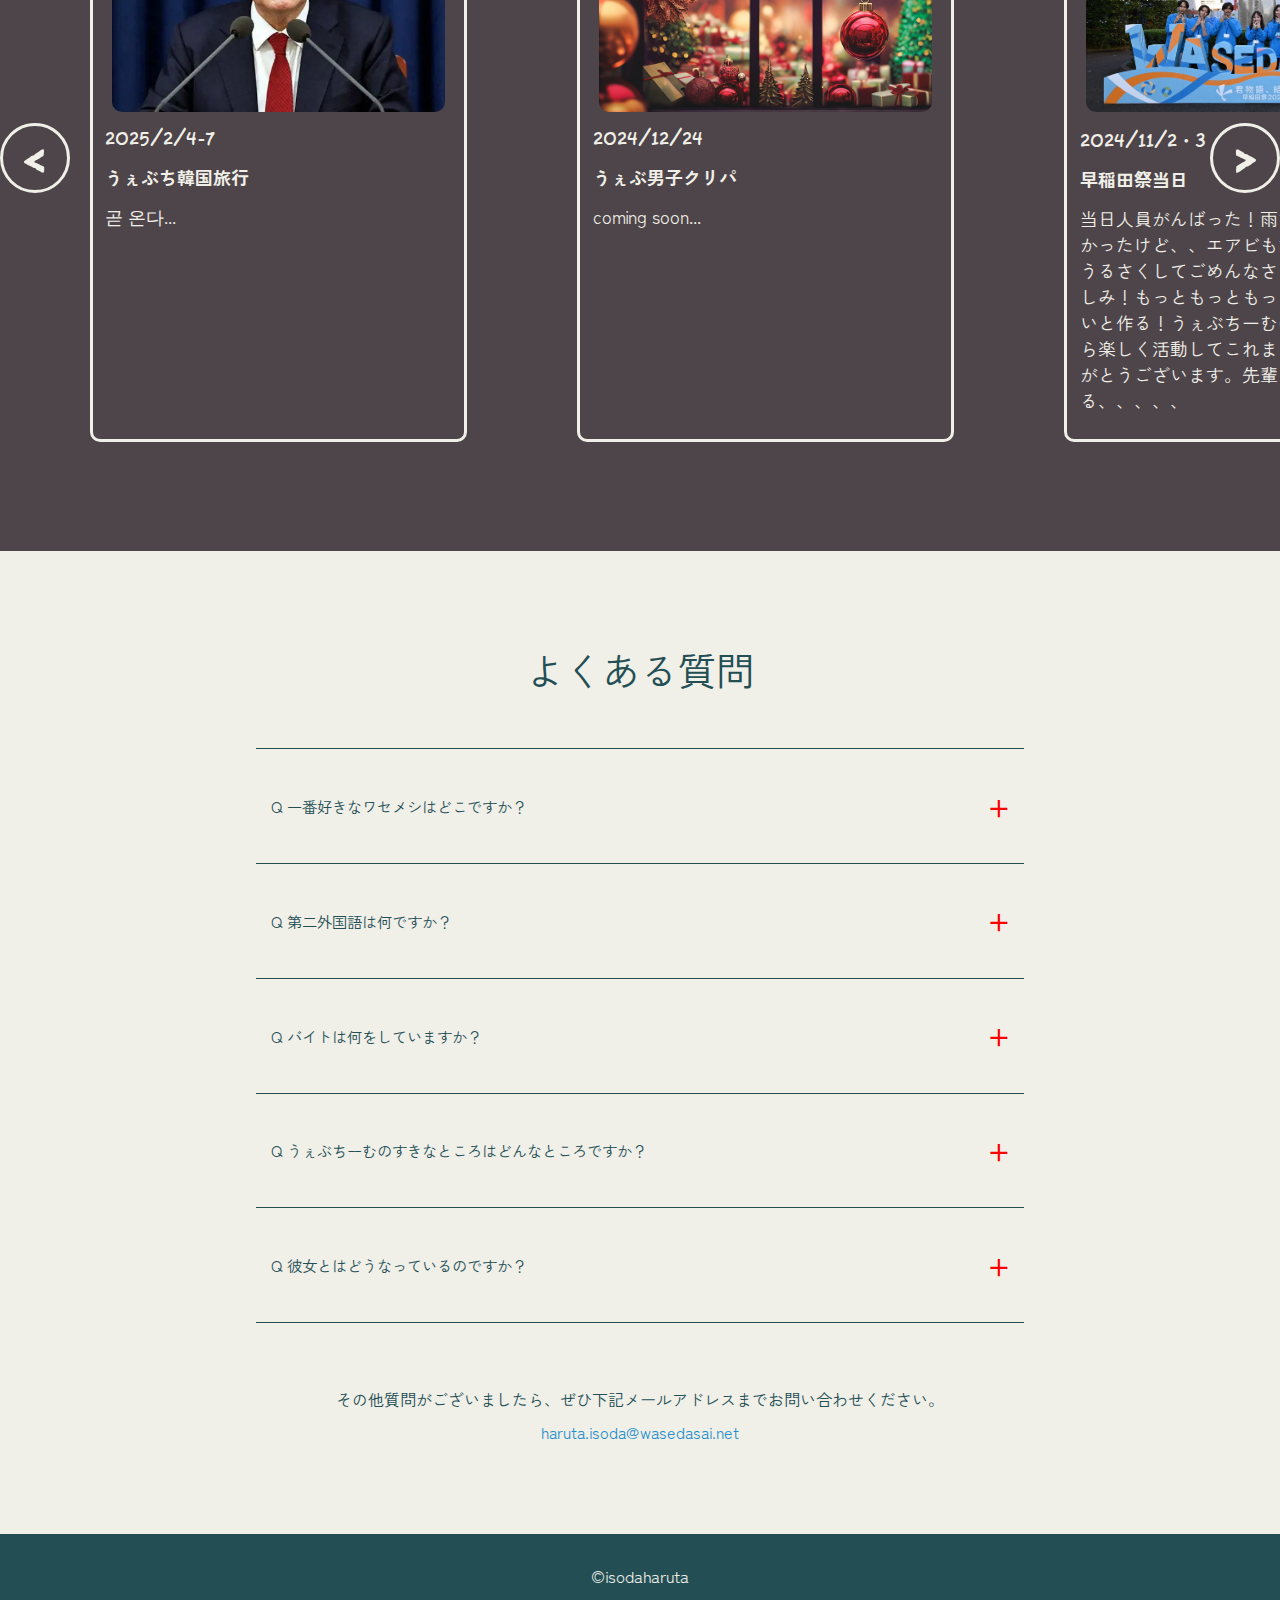
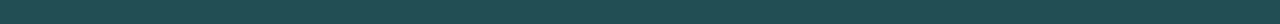
==== commit bd3d286f: "iroiro" ====
--- a/index.html
+++ b/index.html
@@ -187,18 +187,19 @@
     <div class="QandA">
         <div class="QandA-title">よくある質問</div>
         <div class="faq">
-            <div class="faq-item">
-              <a class="faq-question">
-                <span>Q すきな食べ物はなんですか？</span>
-                <span class="faq-toggle">+</span>
-              </a>
-              <div class="faq-answer">
-                A 焼肉です。今日24うぇぶちのみんなで、食べ放題に行ってきます。めっちゃ楽しみです。
-              </div>
-            </div>
             <!-- 必要に応じて項目を追加 -->
             <div class="faq-item">
                 <a class="faq-question">
+                  <span>Q 一番好きなワセメシはどこですか？
+                  </span>
+                  <span class="faq-toggle">+</span>
+                </a>
+                <div class="faq-answer">
+                    えーめちゃくちゃ選び難いけど、一番は麺爺です。めちゃくちゃ安いし、おいしいので月に三回は行きます。あとは、たくさん思い出の詰まってるうだつ食堂は大好きです。うぇぶちーむしか行ったことないんじゃないかなと思います。それとどんぴしゃりは、ぜいたくをする時に行きます。ワセメシコラボはドンピが圧倒的一位でした。（個人的に。）まだまだ食べたことないものもあるので、開拓していこうと思います。馬場の方も開拓しようぜ。
+                </div>
+            </div>
+            <div class="faq-item">
+                <a class="faq-question">
                   <span>Q 第二外国語は何ですか？</span>
                   <span class="faq-toggle">+</span>
                 </a>
@@ -208,6 +209,24 @@
             </div>
             <div class="faq-item">
                 <a class="faq-question">
+                  <span>Q バイトは何をしていますか？</span>
+                  <span class="faq-toggle">+</span>
+                </a>
+                <div class="faq-answer">
+                  塾講師バイトをずっと続けています。楽すぎるんだもん。夏休みくらいからは、ハンバーグやさんでも働いています。タイミ―で行ったらスカウトされました。人員不足過ぎるし。それで、寒くなってきた頃に、ボランティアサークルに入って、七号館のマチェリアという弁当屋さんでも、たまにバイトしています。早大生は、ぜひ会いに来てくださいね。
+                </div>
+            </div>
+            <div class="faq-item">
+                <a class="faq-question">
+                  <span>Q うぇぶちーむのすきなところはどんなところですか？</span>
+                  <span class="faq-toggle">+</span>
+                </a>
+                <div class="faq-answer">
+                  A 嫌いなところがないくらい、うそ、きらいなとこあったわ、学部トーク盛り上がるところと、既読が遅いところ。以外まーーじですき。一緒にいて楽しいし、みんな意見出してくれるし、いろんなことに対してもちべがあって、人生充実しすぎて忙しそうな人も多いのに、めっちゃ和やかで優しくてすき。
+                </div>
+            </div>
+            <div class="faq-item">
+                <a class="faq-question">
                   <span>Q 彼女とはどうなっているのですか？</span>
                   <span class="faq-toggle">+</span>
                 </a>
@@ -215,14 +234,9 @@
                   A LINEが8月から返ってきていません。2月末に入試が終わると思うので、変化があったら随時更新します。
                 </div>
             </div>
-            <div class="faq-item">
-                <a class="faq-question">
-                  <span>Q バイトは何をしていますか？</span>
-                  <span class="faq-toggle">+</span>
-                </a>
-                <div class="faq-answer">
-                  塾講師バイトをずっと続けています。楽すぎるんだもん。夏休みくらいからは、ハンバーグやさんでも働いています。タイミ―で行ったらスカウトされました。人員不足過ぎるし。それで、寒くなってきた頃に、ボランティアサークルに入って、七号館のマチェリアという弁当屋さんでも、たまにバイトしています。早大生は、ぜひ会いに来てくださいね。
-                </div>
+            <div class="contact">
+                <div class="faq-text">その他質問がございましたら、ぜひ下記メールアドレスまでお問い合わせください。</div>
+                <div class="mail">haruta.isoda@wasedasai.net</div>
             </div>
         </div>
     </div>
--- a/style.css
+++ b/style.css
@@ -610,6 +610,21 @@
     color: #555;
   }
 
+  .contact{
+    text-align: center;
+    margin-top: 5vw;
+}
+
+.faq-text{
+    font-size: 1rem;
+}
+
+.mail{
+    font-size: 1rem;
+    color: #208dcc;
+    margin-top: 1vh;
+}
+
   .footer{
     position: absolute;
     width: 100%;
@@ -832,18 +847,30 @@
         font-size: 0.9rem;
         margin: 10px;
     }
+    
+    .QandA{
+        padding-bottom: 5vh;
+    }
 
     .QandA-title{
         font-size: 1.5rem;
-        margin-bottom: 10%;
+        margin-bottom: 15%;
+    }
+
+    .faq{
+        width: 80vw;
     }
 
     .faq-question{
-        font-size: 0.6rem;
+        font-size: 0.9rem;
+    }
+
+    .faq-toggle{
+        font-size: 0.9rem;
     }
 
     .faq-answer{
-        font-size: 0.6rem;
+        font-size: 0.9rem;
     }
 
     .footer{
@@ -854,4 +881,19 @@
         padding-top: 1.7vh;
         font-size: 0.6rem;
     }
+
+
+    .contact{
+        text-align: center;
+        margin-top: 5vh;
+    }
+
+    .faq-text{
+        font-size: 0.7rem;
+    }
+
+    .mail{
+        font-size: 0.7rem;
+        color: #208dcc;
+    }
   }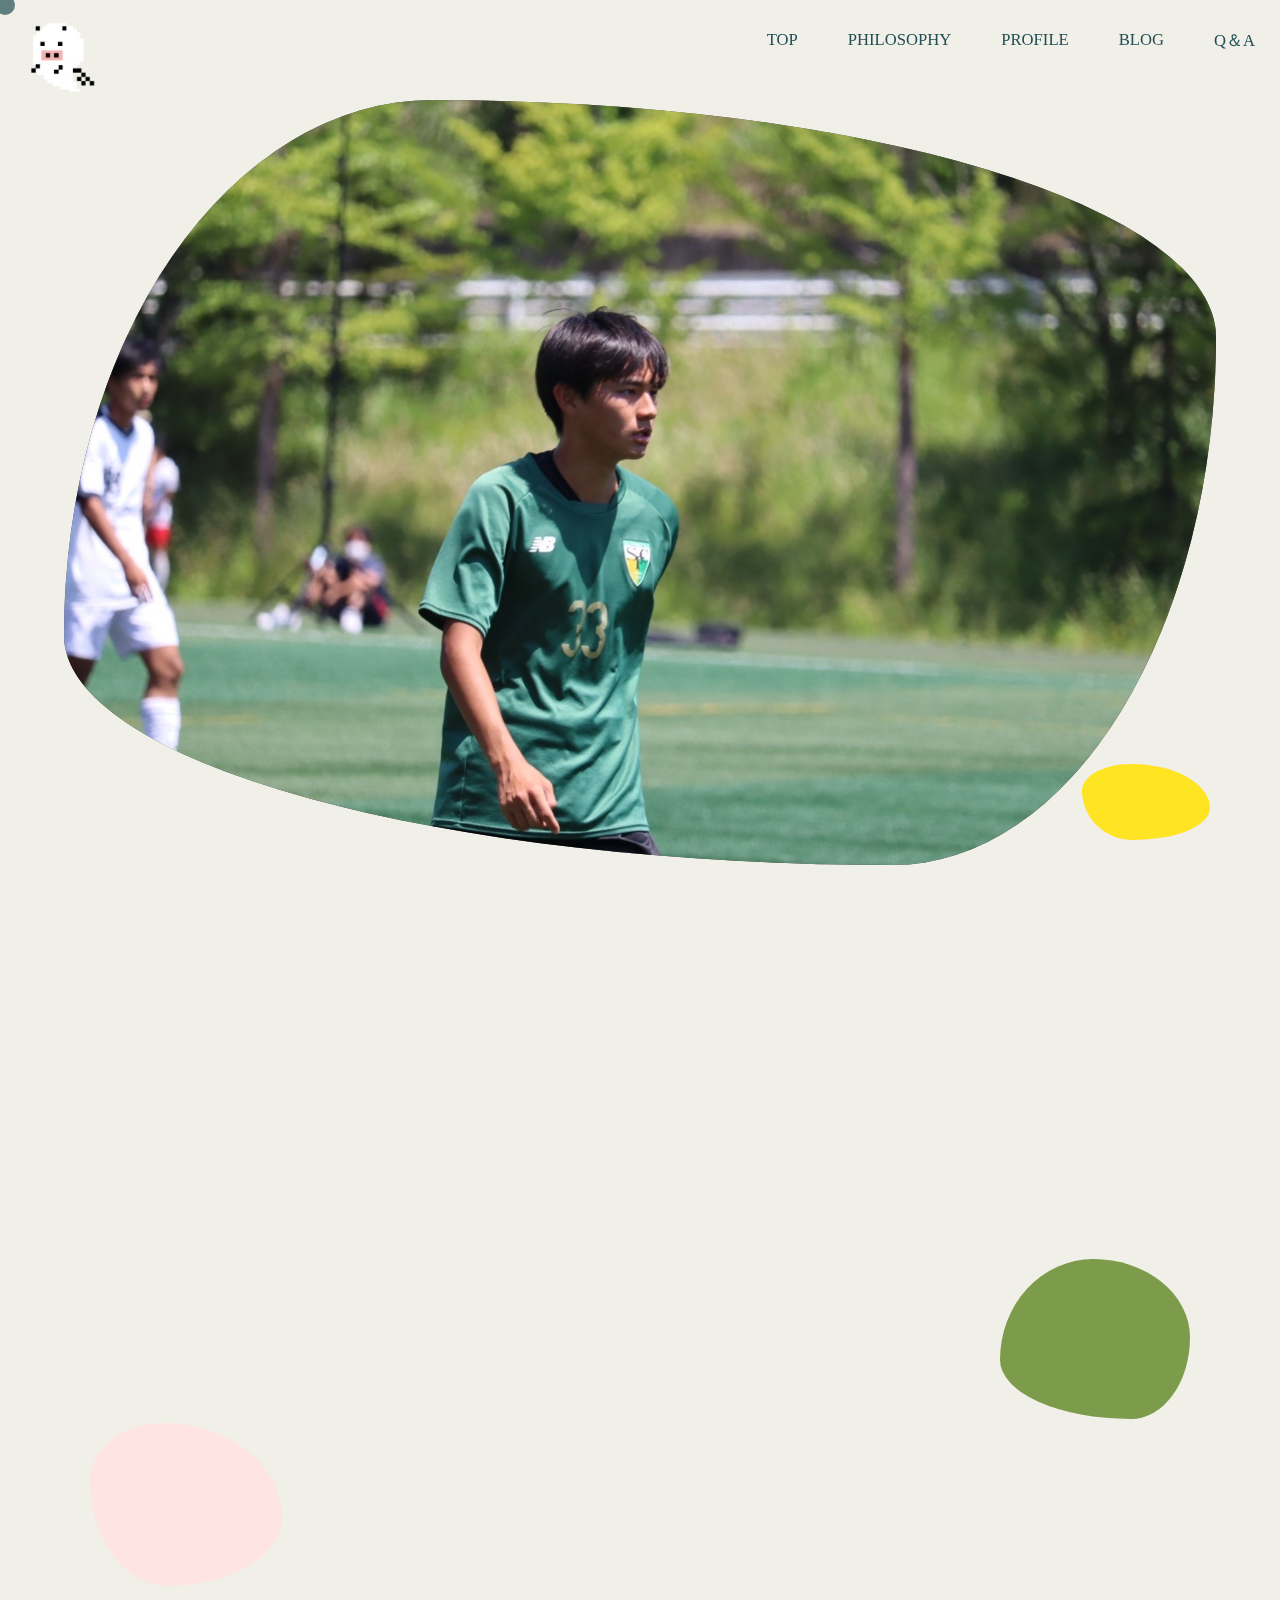
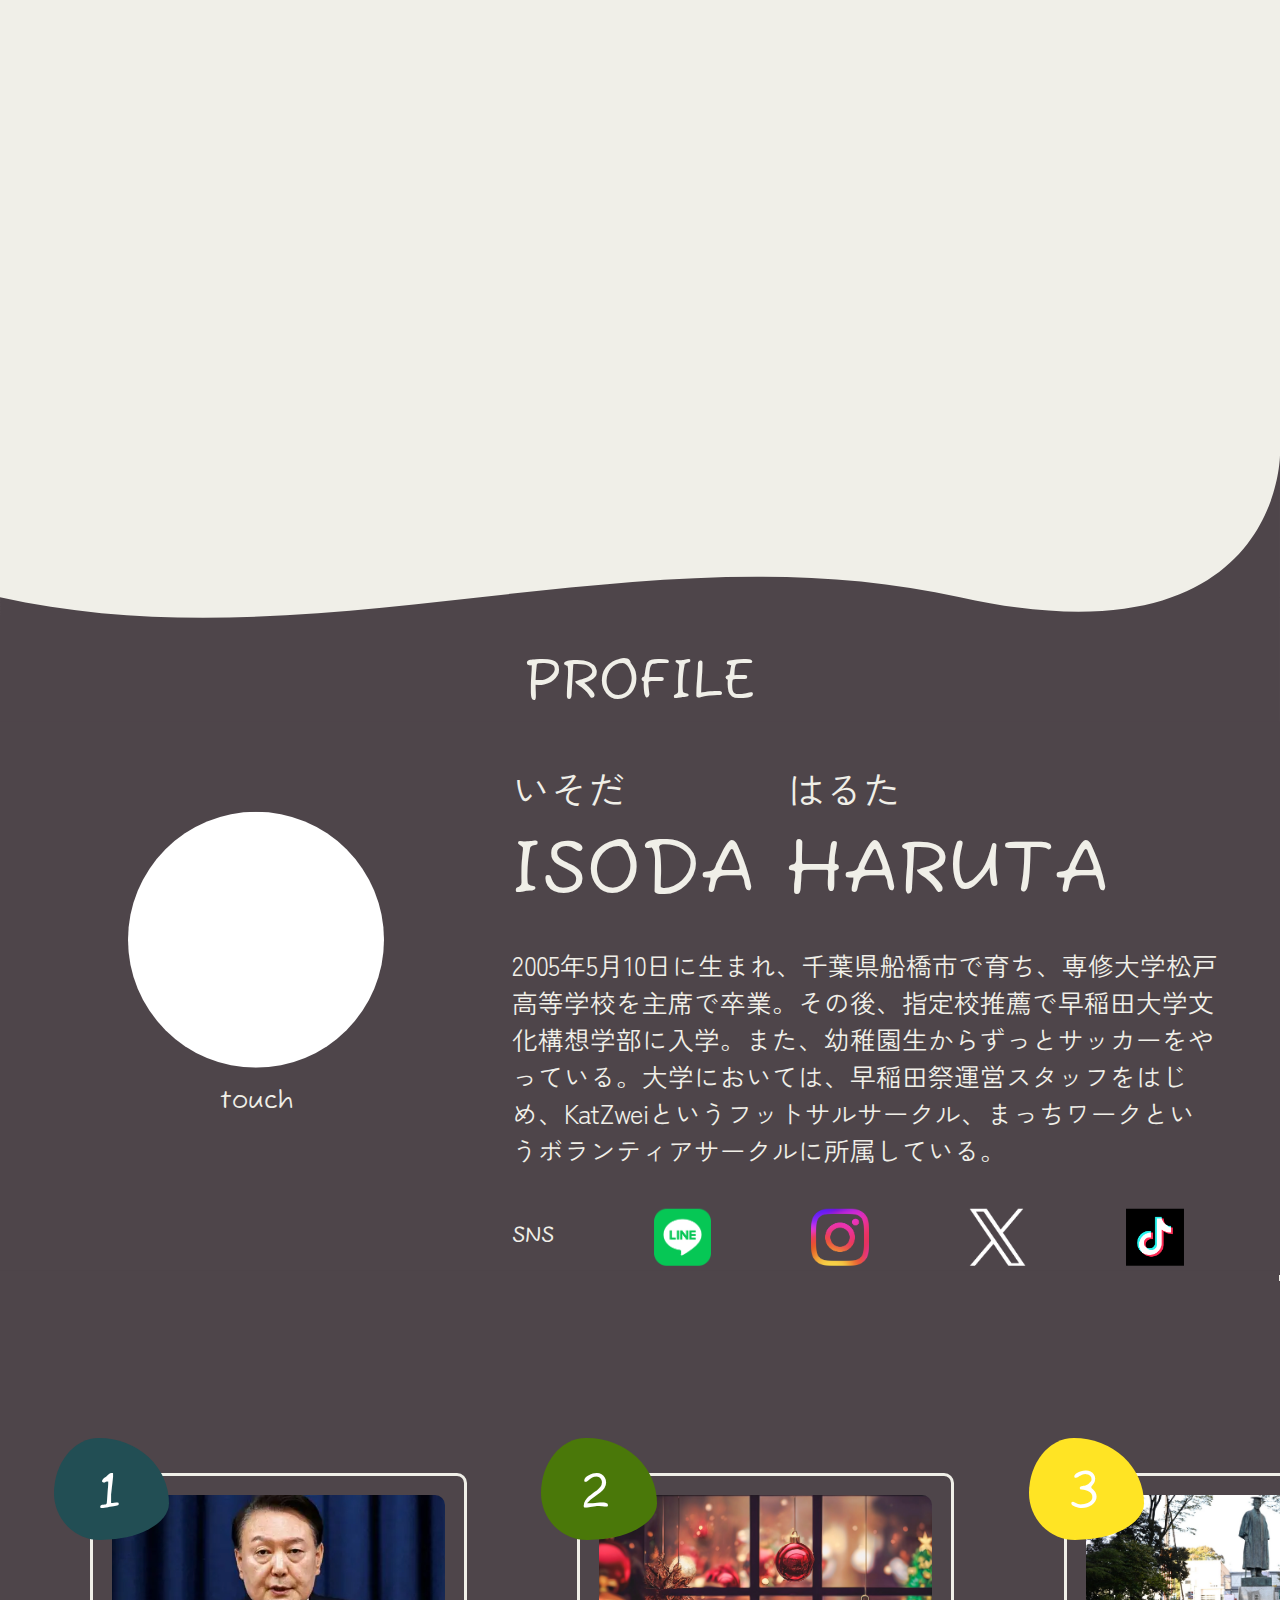
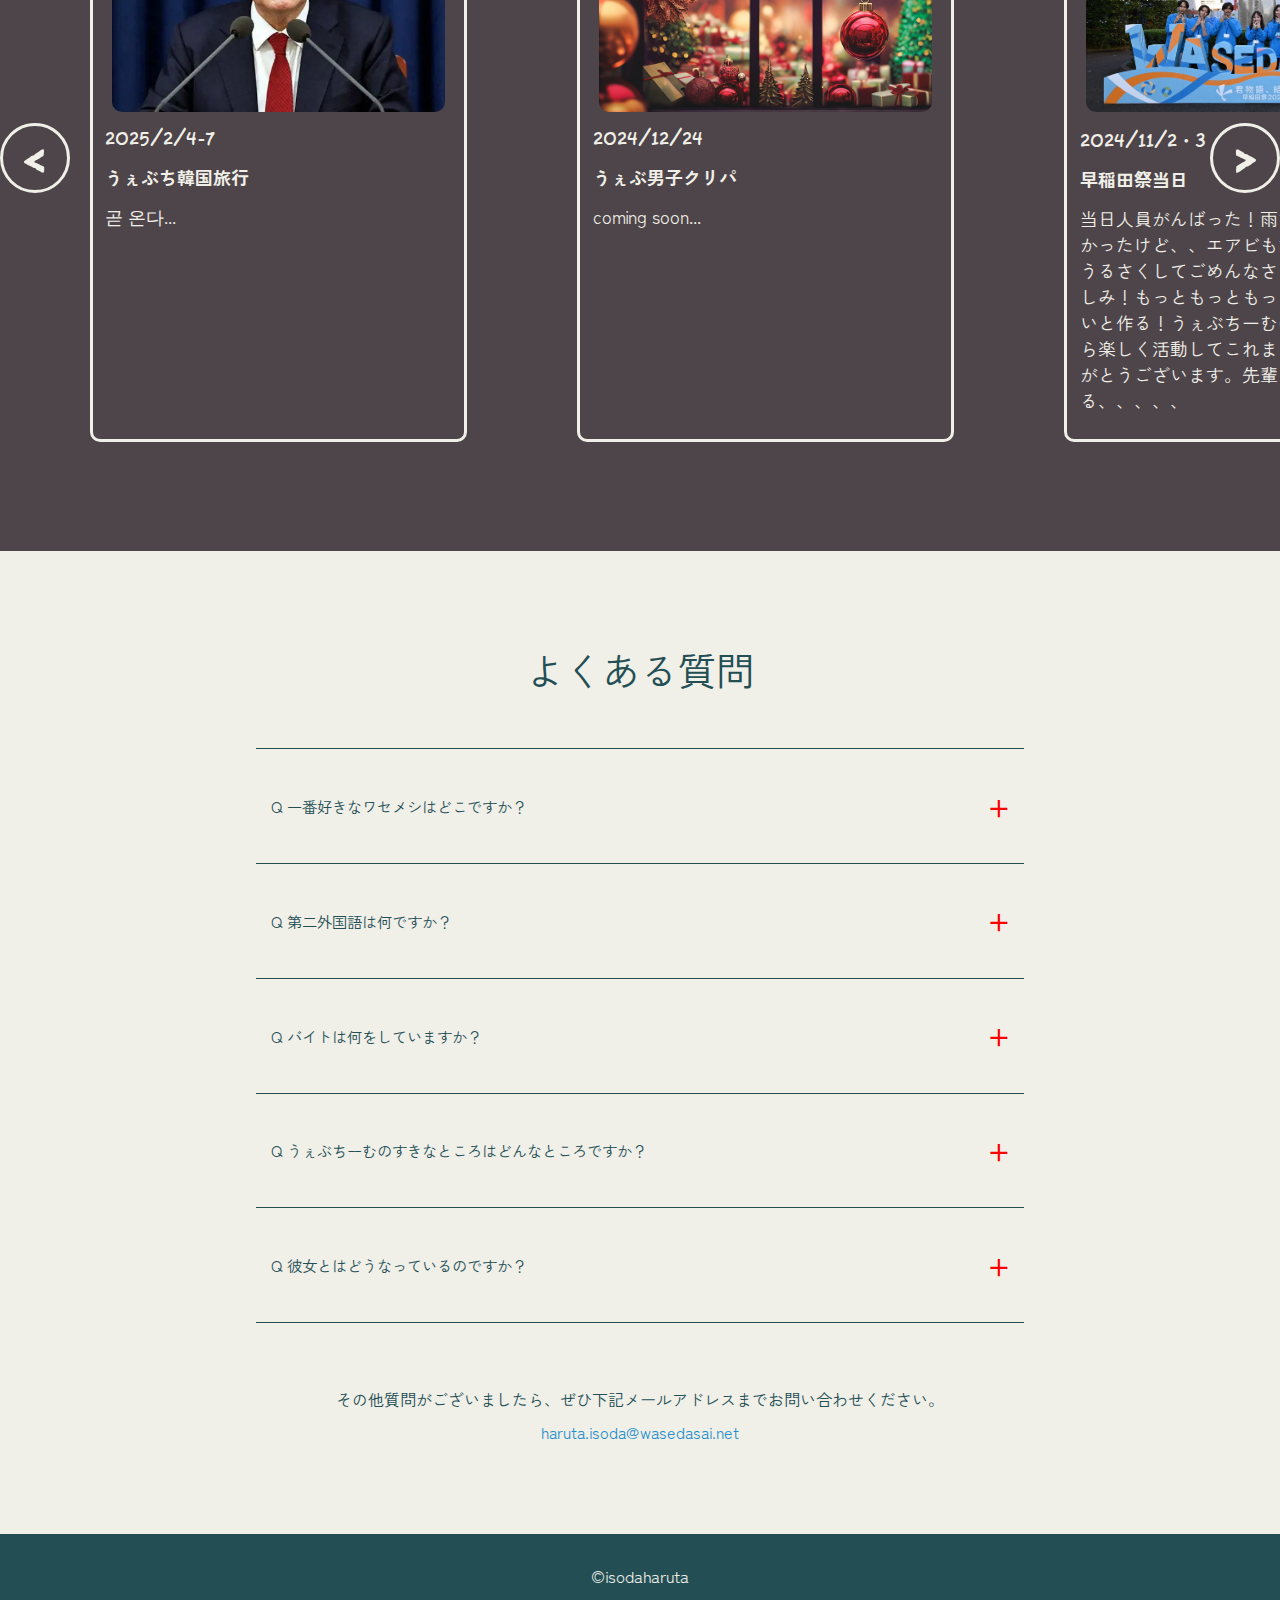
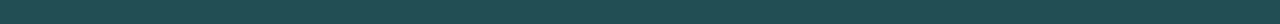
==== commit c2ca341c: "photos" ====
--- a/index.html
+++ b/index.html
@@ -27,15 +27,16 @@
             <div class="official">ISODA HARUTA OFFICIAL WEBSITE</div>
         </div>
     </div>
+    <div id="to"></div>
     <div class="header">
         <a><img src="img/webta.png" class="webta" id="btn"></a>
         <span id="webuta-text"></span>
         <div class="header-right">
-            <a class="header-text">TOP</a>
-            <a class="header-text">PHILOSOPHY</a>
-            <a class="header-text">PROFILE</a>
-            <a class="header-text">BLOG</a>
-            <a class="header-text">Q＆A</a>
+            <a href="#to" class="header-text">TOP</a>
+            <a href="#ph" class="header-text">PHILOSOPHY</a>
+            <a href="#pr" class="header-text">PROFILE</a>
+            <a href="#bl" class="header-text">BLOG</a>
+            <a href="#qa" class="header-text">Q＆A</a>
         </div>
     </div>
     <div class="slider">
@@ -46,6 +47,7 @@
         </div>
         <div class="slider-decoration"></div>
     </div>
+    <div id="ph"></div>
     <div class="philosophy">
         <div class="philosophy-text one">このサイトは、いそだはるたについて知ることができる自己紹介サイトです。</div>
         <div class="philosophy-text two big">「楽じゃなく楽しいを考える」</div>
@@ -57,6 +59,7 @@
         <div class="philosophy-decoration de-left"></div>
     </div>
     <div class="profile">
+        <div id="pr"></div>
         <svg class="wave-svg" xmlns="http://www.w3.org/2000/svg" viewBox="0 0 1440 320">
             <path fill="#4E454A" d="M0,160 C360,240 720,80 1080,160 C1440,240 1440,0 1440,0 L1440,320 L0,320 Z"></path>
         </svg>
@@ -64,7 +67,7 @@
         <div class="profile-title">PROFILE</div>
         <div class="profile-main">
             <div class="profile-left">
-                <div class="circle"></div>
+                <div class="circle" id="slideshow-circle"></div>
                 <p class="circle-text">touch</p>
             </div>
             <div class="profile-right">
@@ -96,6 +99,7 @@
         </svg>
     </div>
     <div class="blog">
+        <div id="bl"></div>
         <div class="Container">
             <div class="Box-Container">
                 <div class="Box">
@@ -185,6 +189,7 @@
         <div class="blog-decoration-right"></div>
     </div>
     <div class="QandA">
+        <div id="qa"></div>
         <div class="QandA-title">よくある質問</div>
         <div class="faq">
             <!-- 必要に応じて項目を追加 -->
--- a/style.css
+++ b/style.css
@@ -171,6 +171,11 @@
         z-index: 10000; /* 必要に応じてz-indexを調整 */
         display: flex;
         justify-content: space-between;
+}
+
+.header-right .header-text {
+    text-decoration: none; /* 下線を消す */
+    cursor: none;
 }
 
 .webta{
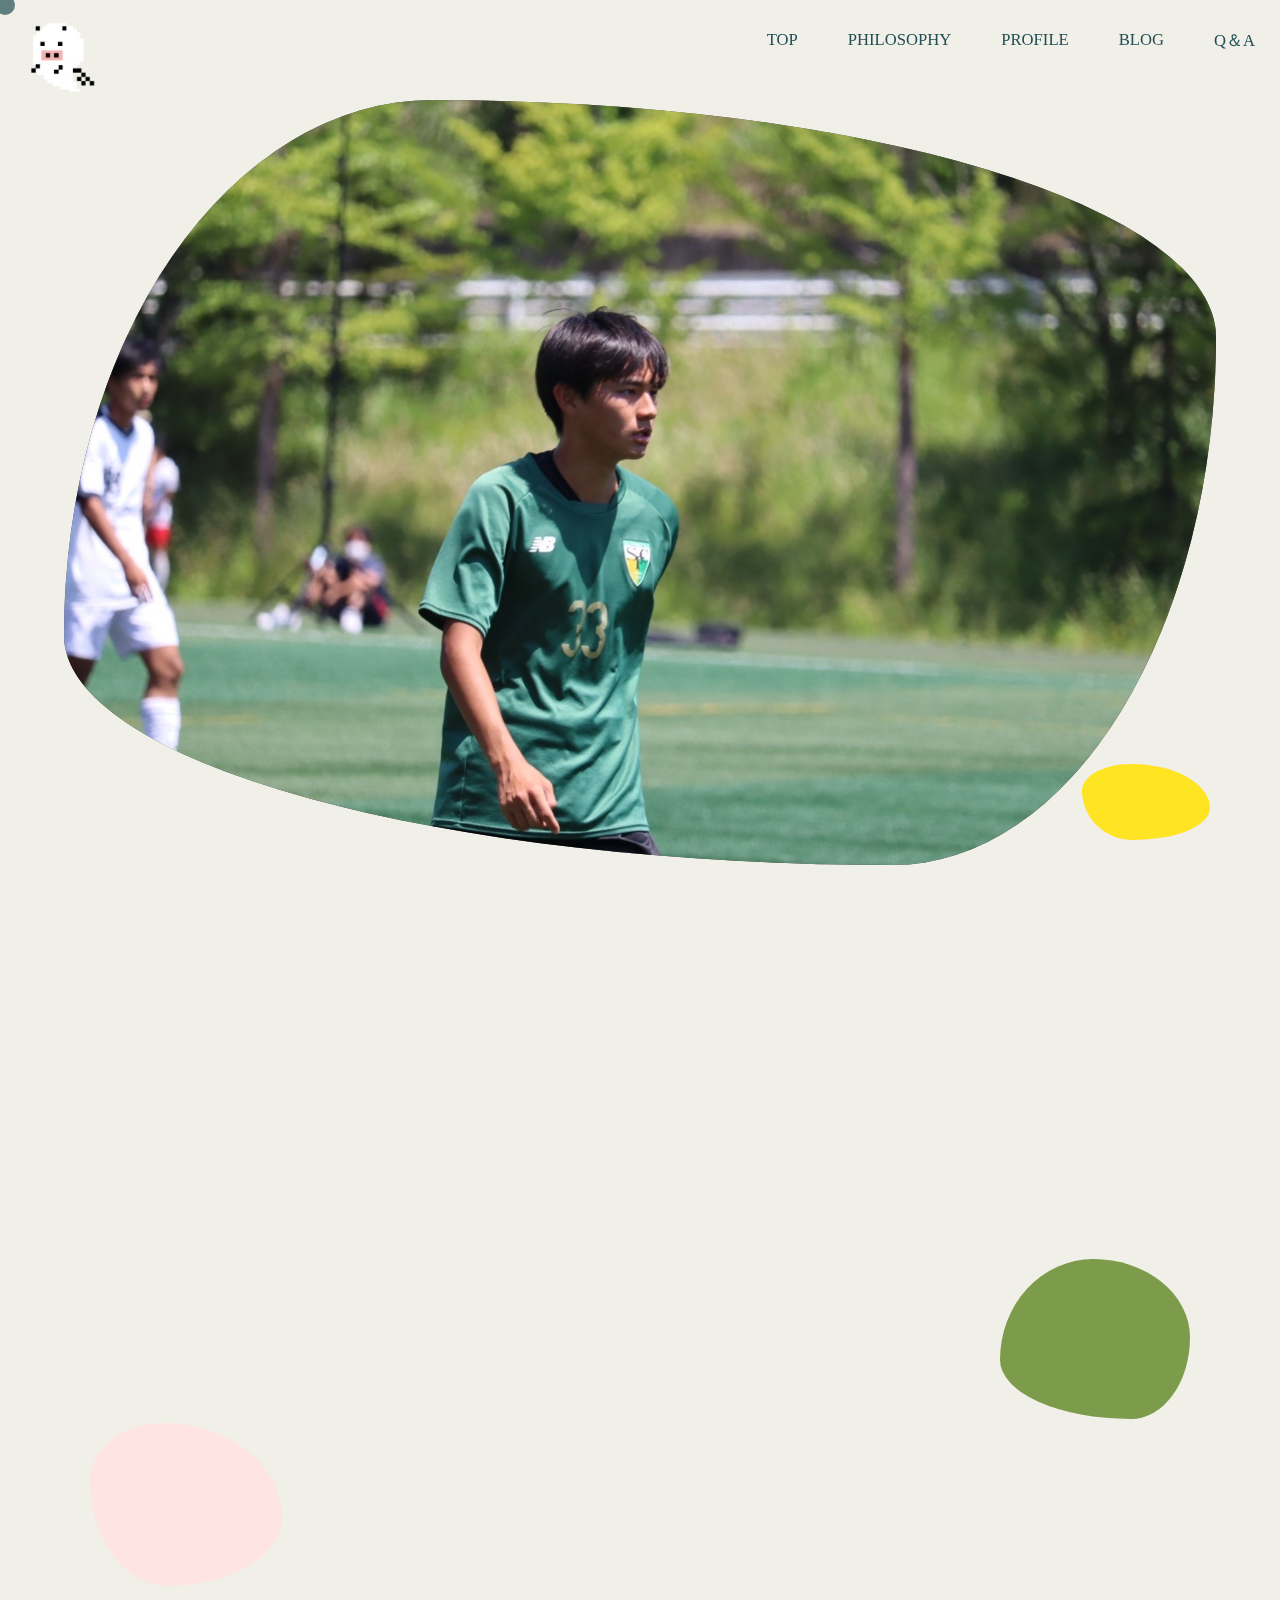
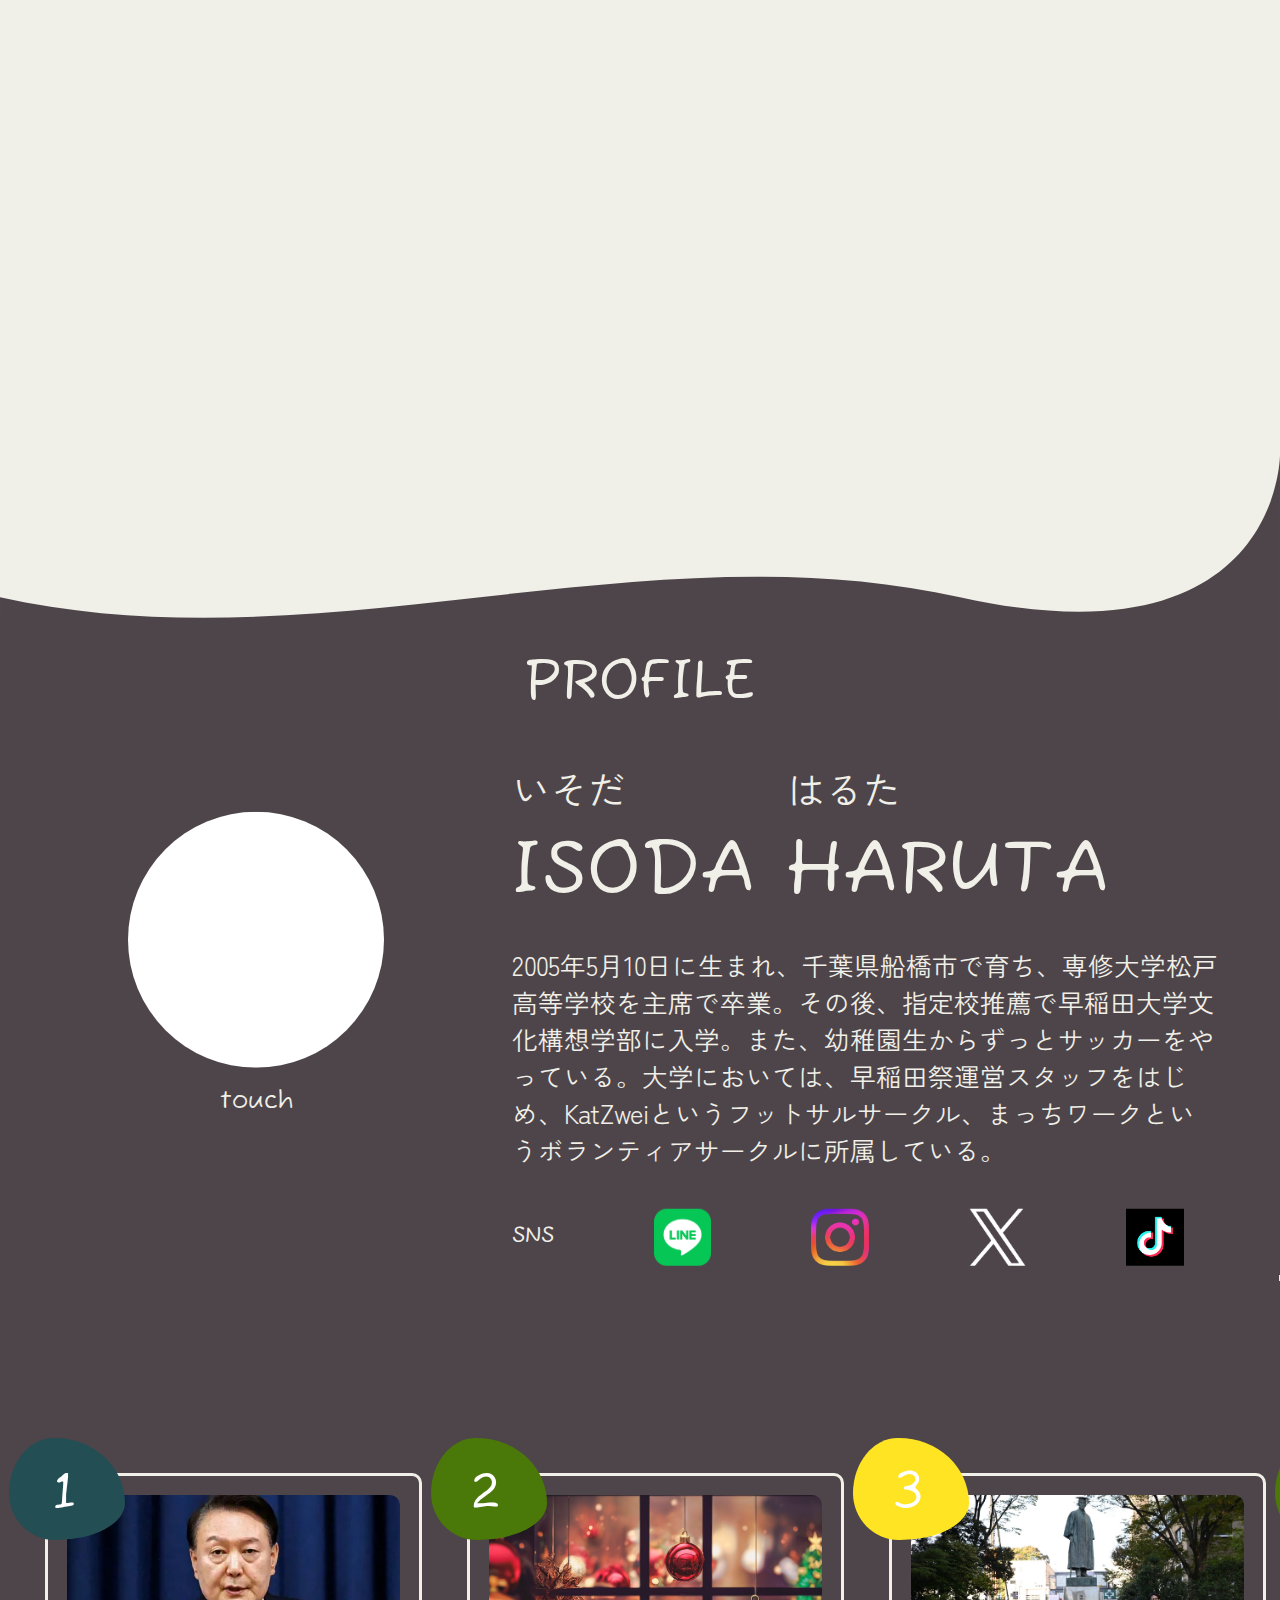
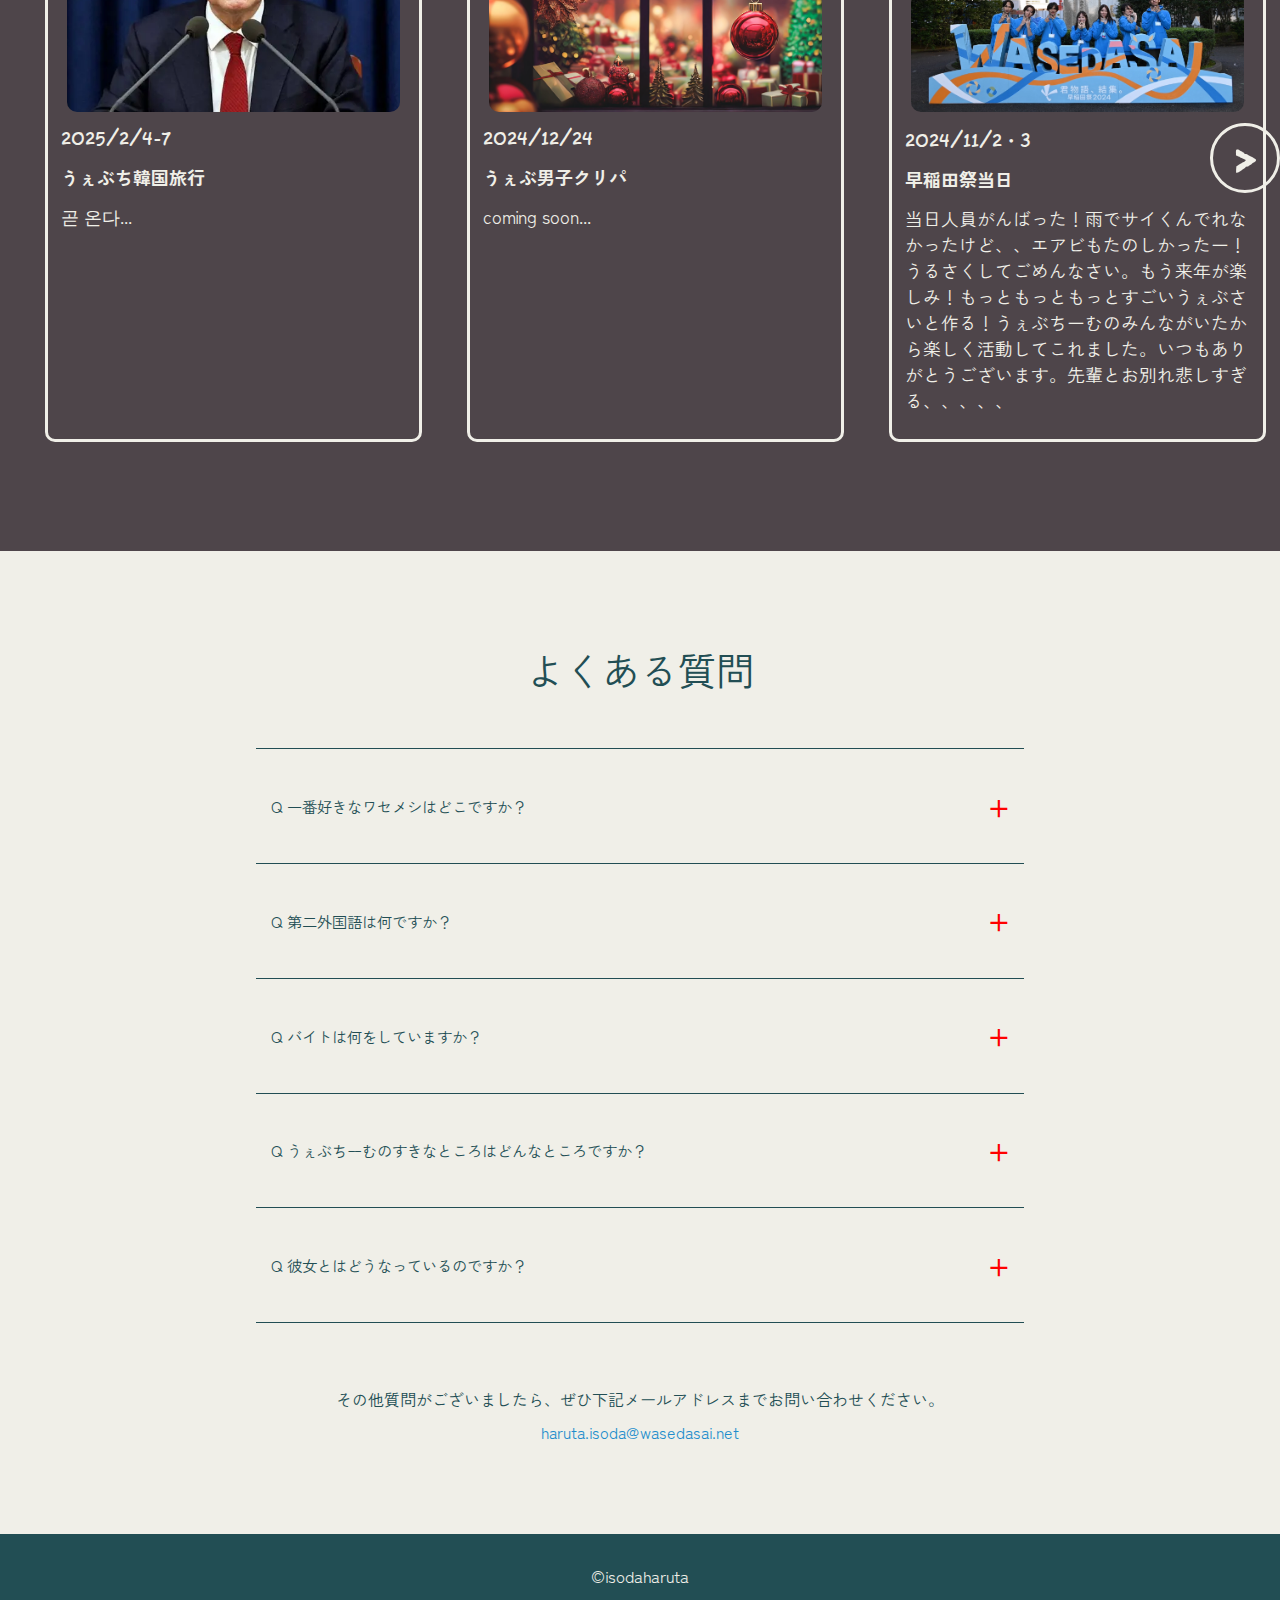
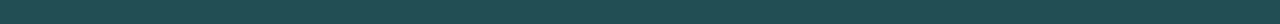
==== commit 2156ce6c: "allfinish" ====
--- a/index.html
+++ b/index.html
@@ -79,10 +79,10 @@
                 <p class="sentence">2005年5月10日に生まれ、千葉県船橋市で育ち、専修大学松戸高等学校を主席で卒業。その後、指定校推薦で早稲田大学文化構想学部に入学。また、幼稚園生からずっとサッカーをやっている。大学においては、早稲田祭運営スタッフをはじめ、KatZweiというフットサルサークル、まっちワークというボランティアサークルに所属している。</p> 
                 <div class="sns">
                     <div class="sns-title">SNS</div>
-                    <a class="sns-contents">
+                    <a class="sns-contents" href="https://line.me/ti/p/AszJVEdt24">
                         <img src="img/LINE.png" class="sns-img">
                     </a>
-                    <a class="sns-contents">
+                    <a class="sns-contents" href="https://www.instagram.com/harutea._.54?igsh=bGJmbWw3cTVvZzdh&utm_source=qr">
                         <img src="img/instagram.png" class="sns-img">
                     </a>
                     <a class="sns-contents x">
@@ -173,11 +173,11 @@
                         <div class="decoration-text">6</div>
                     </div>
                     <div class="box-img-container">
-                        <img src="img/wasesdasai.png" class="box-img">
-                    </div>
-                    <div class="box-contents-text English">2024/11/2・3</div>
-                    <div class="box-contents-text Japanese">早稲田祭当日！</div>
-                    <div class="box-contents-text Japanese">当日人員がんばった！エアビもたのしかったー！うるさくしてごめんなさい。もう来年が楽しみ！もっともっともっとすごいうぇぶさいと作る！うぇぶちーむのみんながいたから楽しく活動してこれました。いつもありがとうございます。先輩とお別れ悲しすぎる、、、、、</div>
+                        <img src="img/soukeisen.png" class="box-img">
+                    </div>
+                    <div class="box-contents-text English t">2024/6/1・2</div>
+                    <div class="box-contents-text Japanese t">早慶戦観戦！</div>
+                    <div class="box-contents-text Japanese">早稲田が圧勝したー！みんなで紺碧の空たくさん歌いました。野球は、めっちゃアンチなんですけど、早慶戦だけはくそおもろかったです。以下、紺碧の空。紺碧の空　仰ぐ日輪　光輝あまねき　伝統のもと　すぐりし精鋭　闘志は燃えて　理想の王座を　占むる者われ等　早稲田　早稲田　覇者　覇者　早稲田</div>
                 </div>
               </div>
               <!-- 必要な数の.Box要素を追加 -->
--- a/style.css
+++ b/style.css
@@ -416,6 +416,7 @@
 
 .sns-contents{
     margin-left: 13%;
+    cursor: none;
 }
 
 .sns-img{
@@ -455,8 +456,7 @@
     flex-shrink: 0;
     width: 29vw;
     height: 44vw;
-    margin-right: 1.6%;
-    margin-left: 7%;
+    margin-left: 3.5%;
     border-radius: 10px;
     border: solid;
     border-width: 3px;
@@ -529,6 +529,10 @@
     background-color: #224E54;
 }
 
+.liu{
+    background-color: #FFE424;
+}
+
 .decoration-text{
     margin-top: 2vw;
     margin-right: 0.4vw;
@@ -823,6 +827,7 @@
         width: 290px;
         height: 445px;
         margin-left: 45px;
+        margin-right: 41px;
     }
 
     .Arrow{
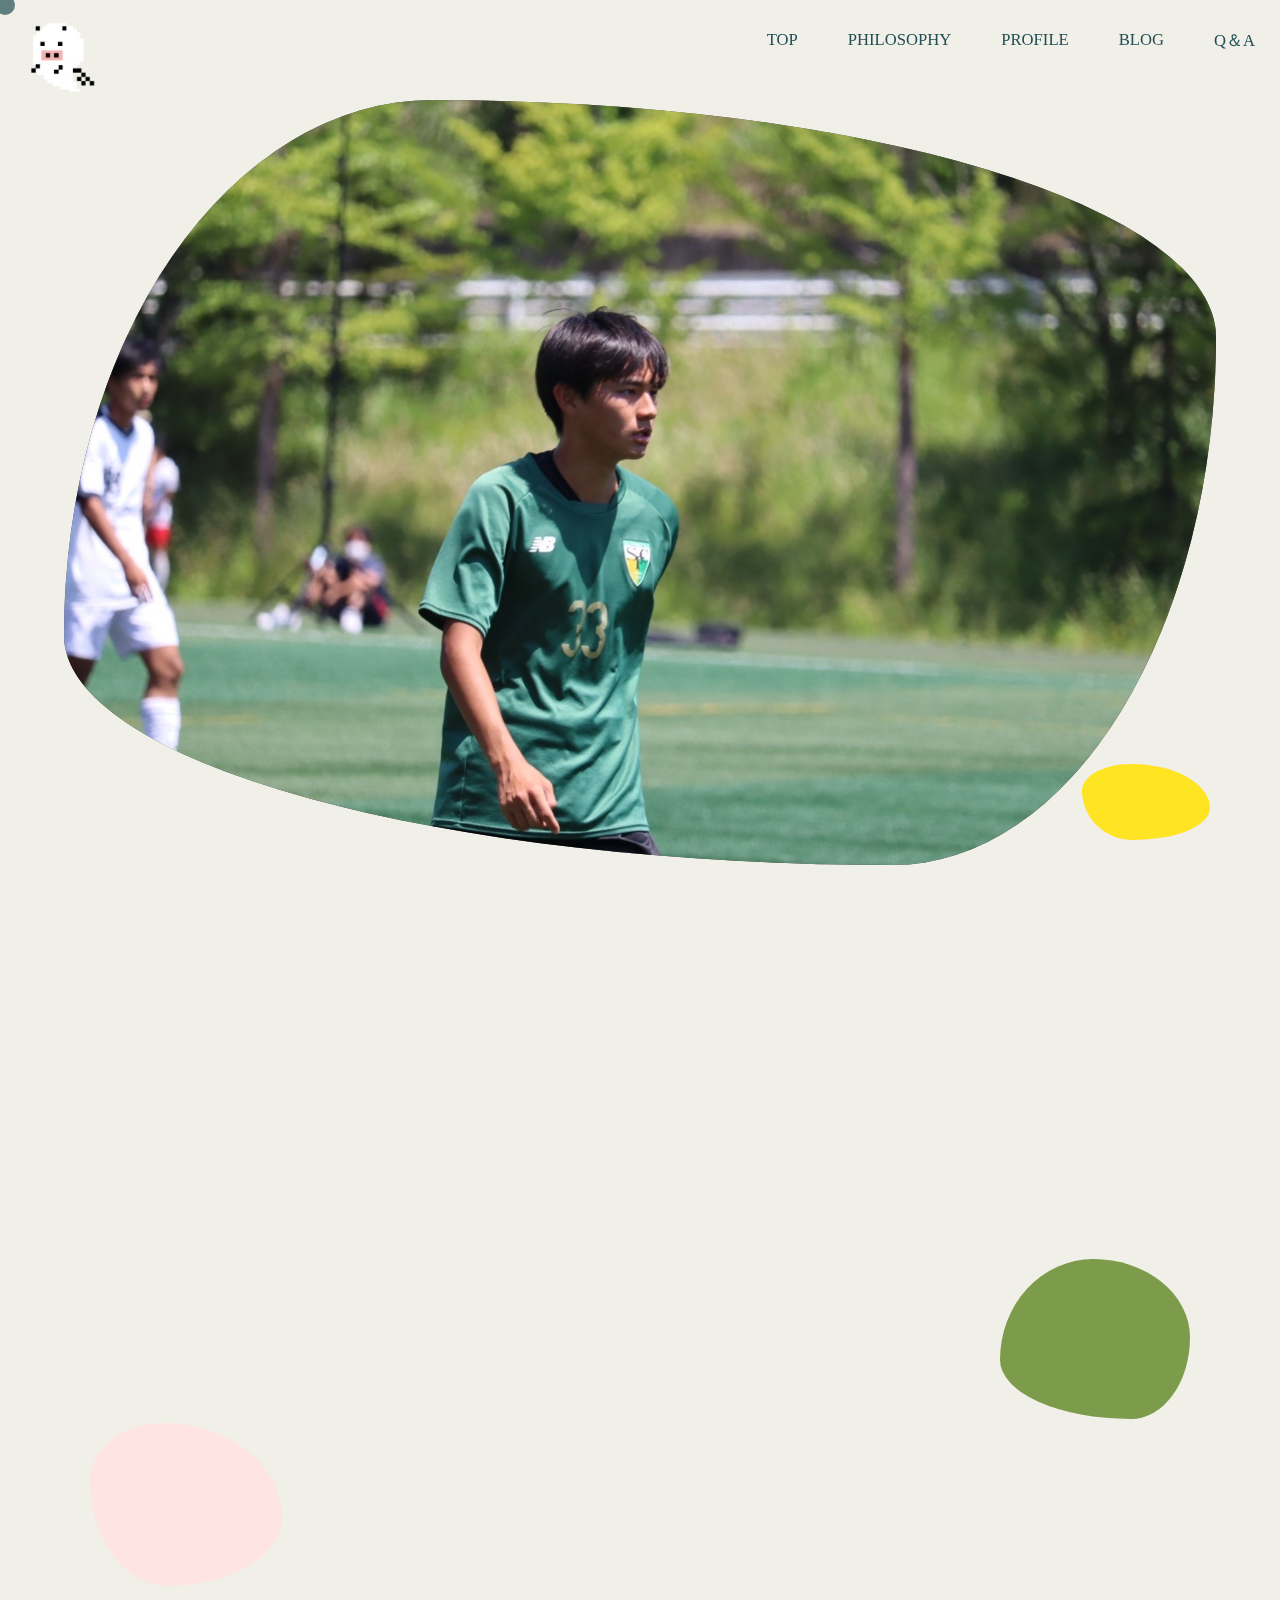
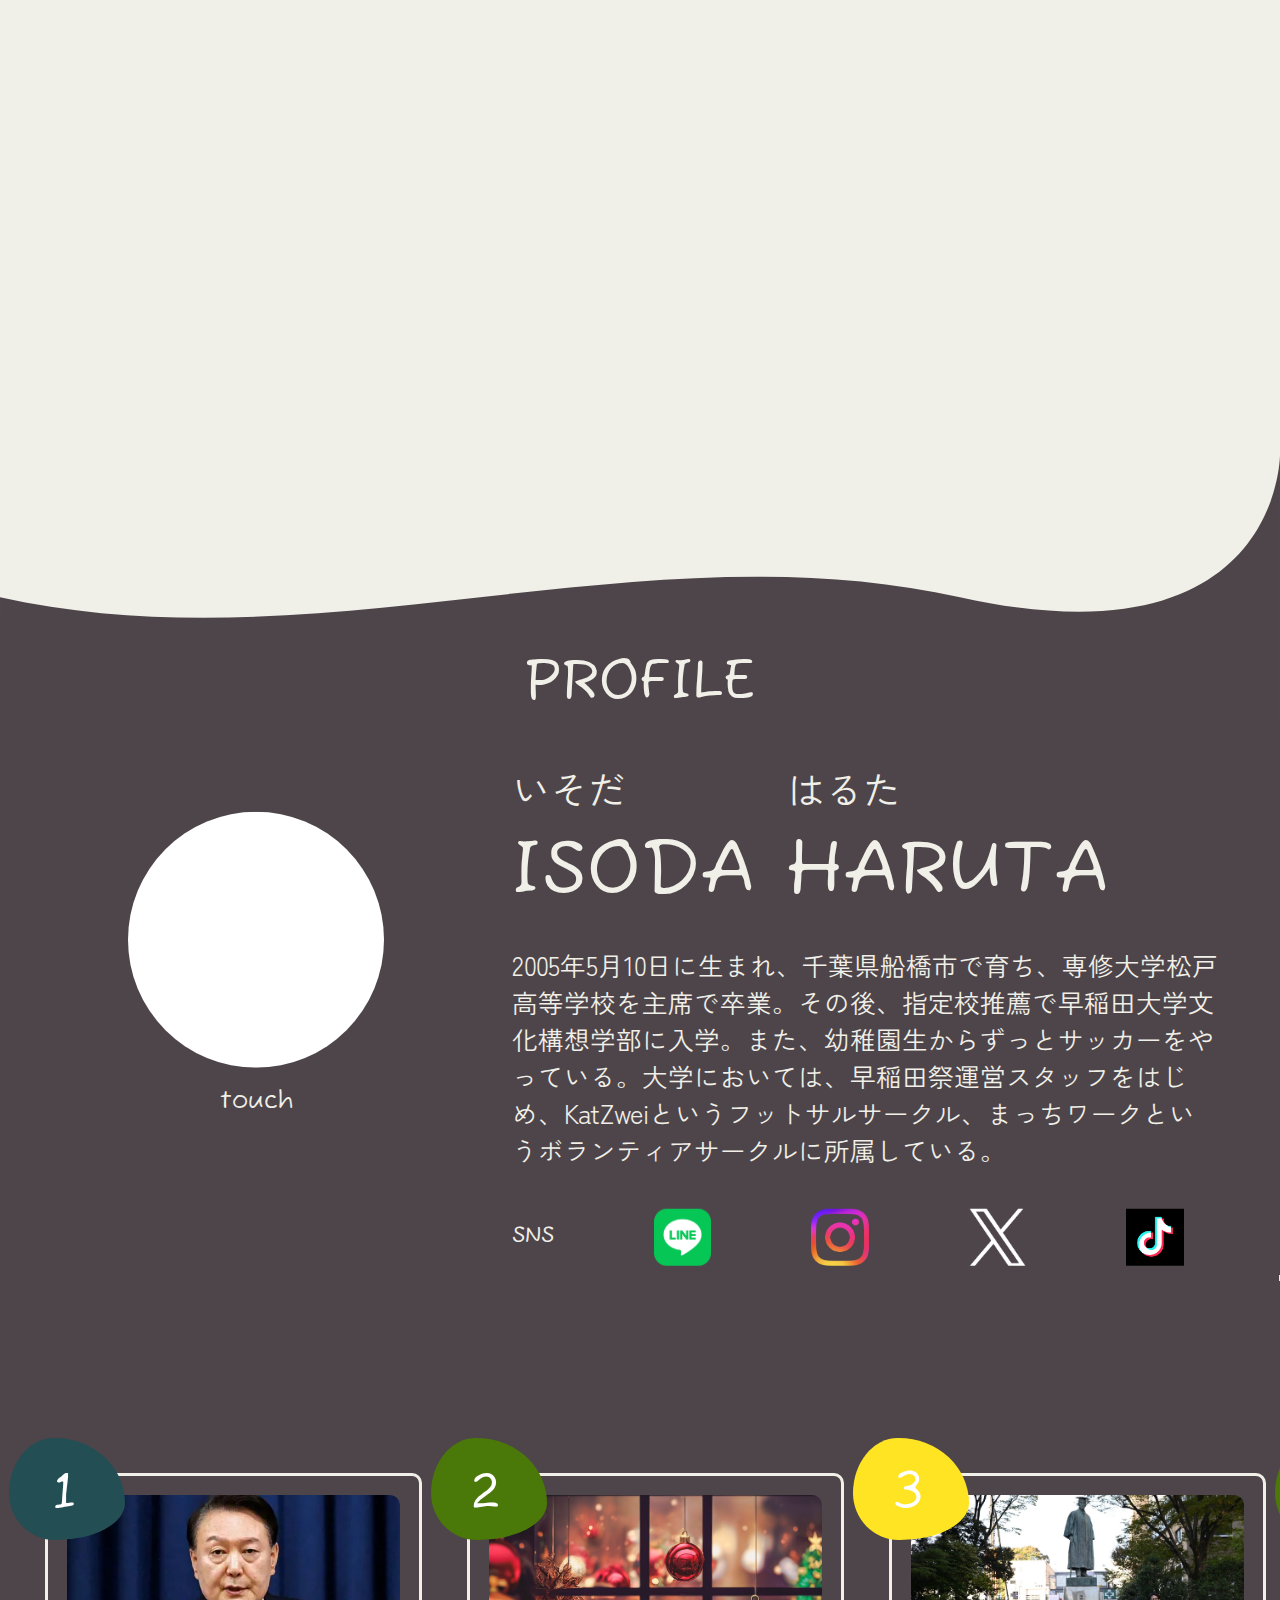
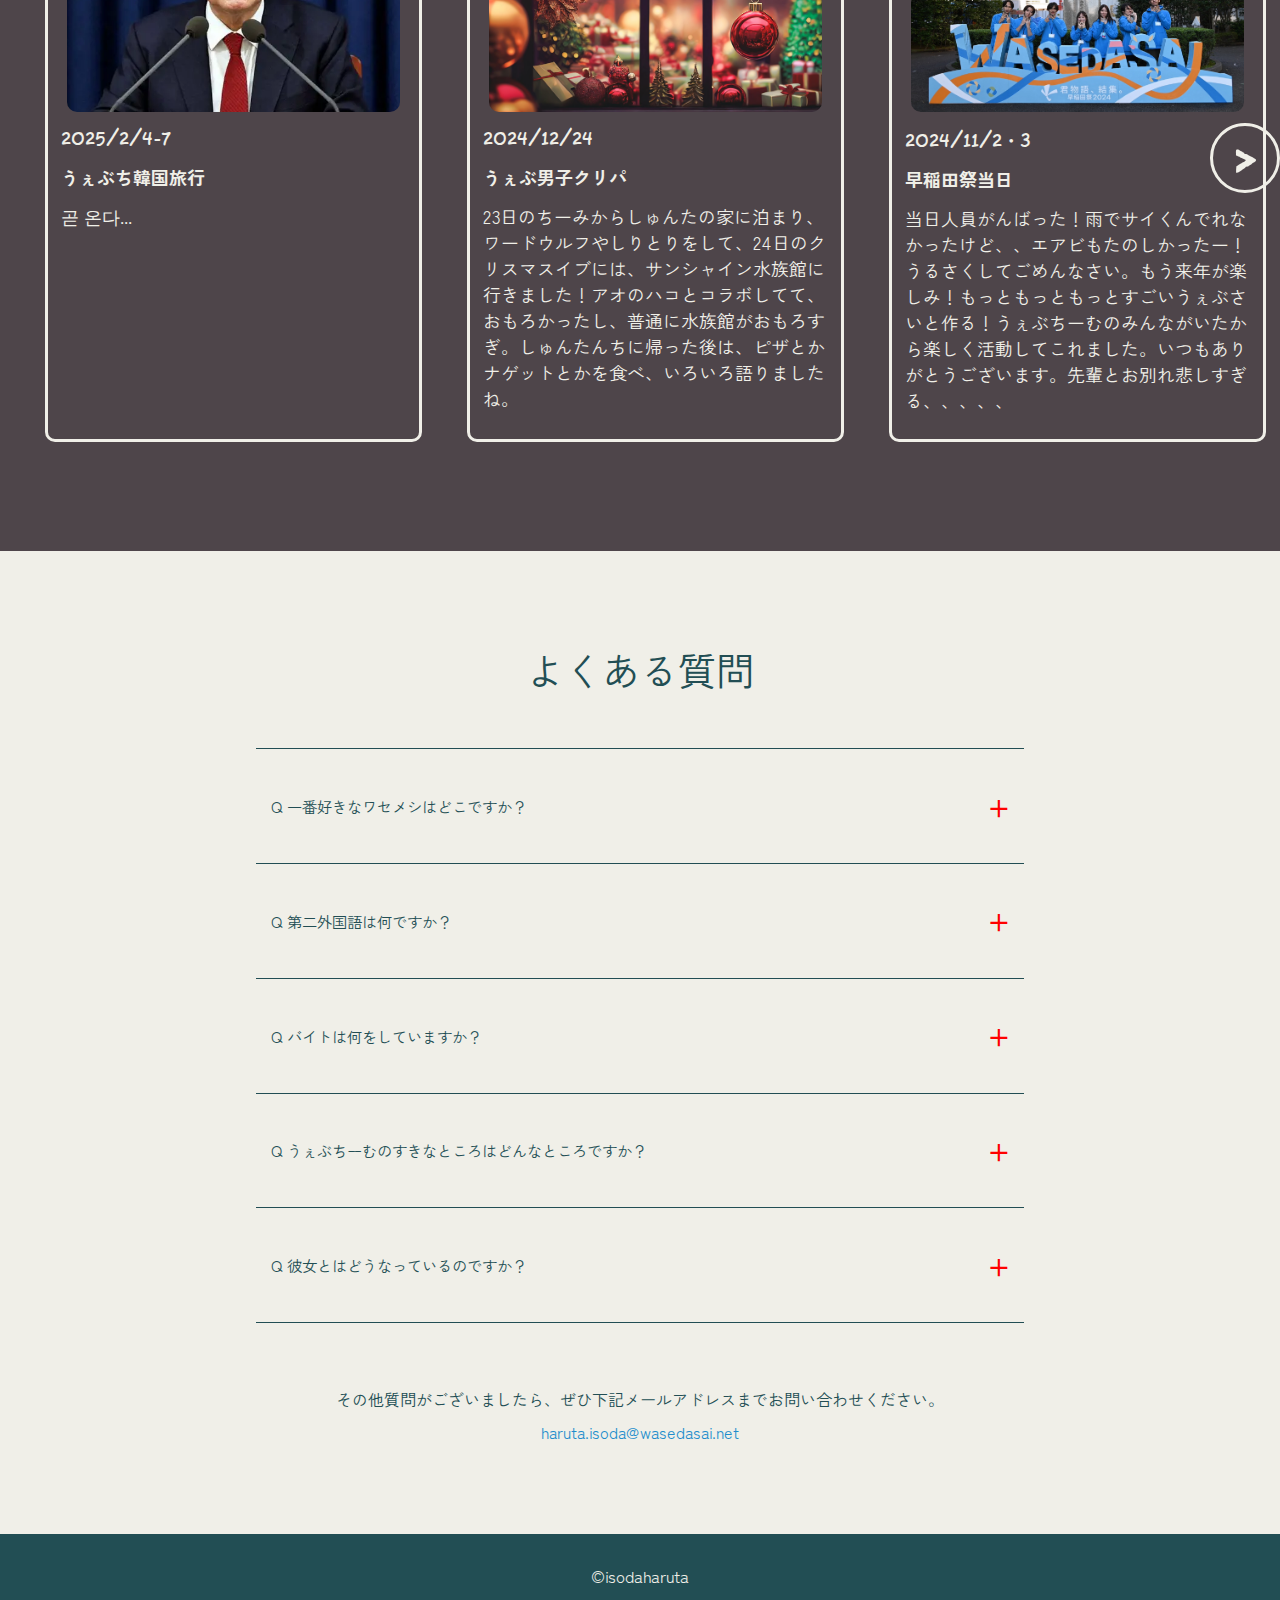
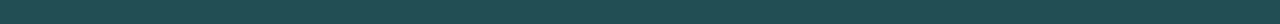
==== commit 7f61f8ba: "xmas" ====
--- a/index.html
+++ b/index.html
@@ -125,7 +125,7 @@
                     </div>
                     <div class="box-contents-text English t">2024/12/24</div>
                     <div class="box-contents-text Japanese t">うぇぶ男子クリパ</div>
-                    <div class="box-contents-text Japanese">coming soon...</div>
+                    <div class="box-contents-text Japanese">23日のちーみからしゅんたの家に泊まり、ワードウルフやしりとりをして、24日のクリスマスイブには、サンシャイン水族館に行きました！アオのハコとコラボしてて、おもろかったし、普通に水族館がおもろすぎ。しゅんたんちに帰った後は、ピザとかナゲットとかを食べ、いろいろ語りましたね。</div>
                 </div>
               </div>
               <div class="Box">
@@ -200,7 +200,7 @@
                   <span class="faq-toggle">+</span>
                 </a>
                 <div class="faq-answer">
-                    えーめちゃくちゃ選び難いけど、一番は麺爺です。めちゃくちゃ安いし、おいしいので月に三回は行きます。あとは、たくさん思い出の詰まってるうだつ食堂は大好きです。うぇぶちーむしか行ったことないんじゃないかなと思います。それとどんぴしゃりは、ぜいたくをする時に行きます。ワセメシコラボはドンピが圧倒的一位でした。（個人的に。）まだまだ食べたことないものもあるので、開拓していこうと思います。馬場の方も開拓しようぜ。
+                    A えーめちゃくちゃ選び難いけど、一番は麺爺です。めちゃくちゃ安いし、おいしいので月に三回は行きます。あとは、たくさん思い出の詰まってるうだつ食堂は大好きです。うぇぶちーむしか行ったことないんじゃないかなと思います。それとどんぴしゃりは、ぜいたくをする時に行きます。ワセメシコラボはドンピが圧倒的一位でした。（個人的に。）まだまだ食べたことないものもあるので、開拓していこうと思います。馬場の方も開拓しようぜ。
                 </div>
             </div>
             <div class="faq-item">
@@ -218,7 +218,7 @@
                   <span class="faq-toggle">+</span>
                 </a>
                 <div class="faq-answer">
-                  塾講師バイトをずっと続けています。楽すぎるんだもん。夏休みくらいからは、ハンバーグやさんでも働いています。タイミ―で行ったらスカウトされました。人員不足過ぎるし。それで、寒くなってきた頃に、ボランティアサークルに入って、七号館のマチェリアという弁当屋さんでも、たまにバイトしています。早大生は、ぜひ会いに来てくださいね。
+                  A 塾講師バイトをずっと続けています。夏休みくらいからは、ハンバーグやさんでも働いています。それで、寒くなってきた頃に、ボランティアサークルに入って、七号館のマチェリアという弁当屋さんでも、たまにバイトしています。早大生は、ぜひ会いに来てくださいね。
                 </div>
             </div>
             <div class="faq-item">
--- a/style.css
+++ b/style.css
@@ -888,7 +888,7 @@
     }
 
     .footer-text{
-        padding-top: 1.7vh;
+        padding-top: 1.5vh;
         font-size: 0.6rem;
     }
 
